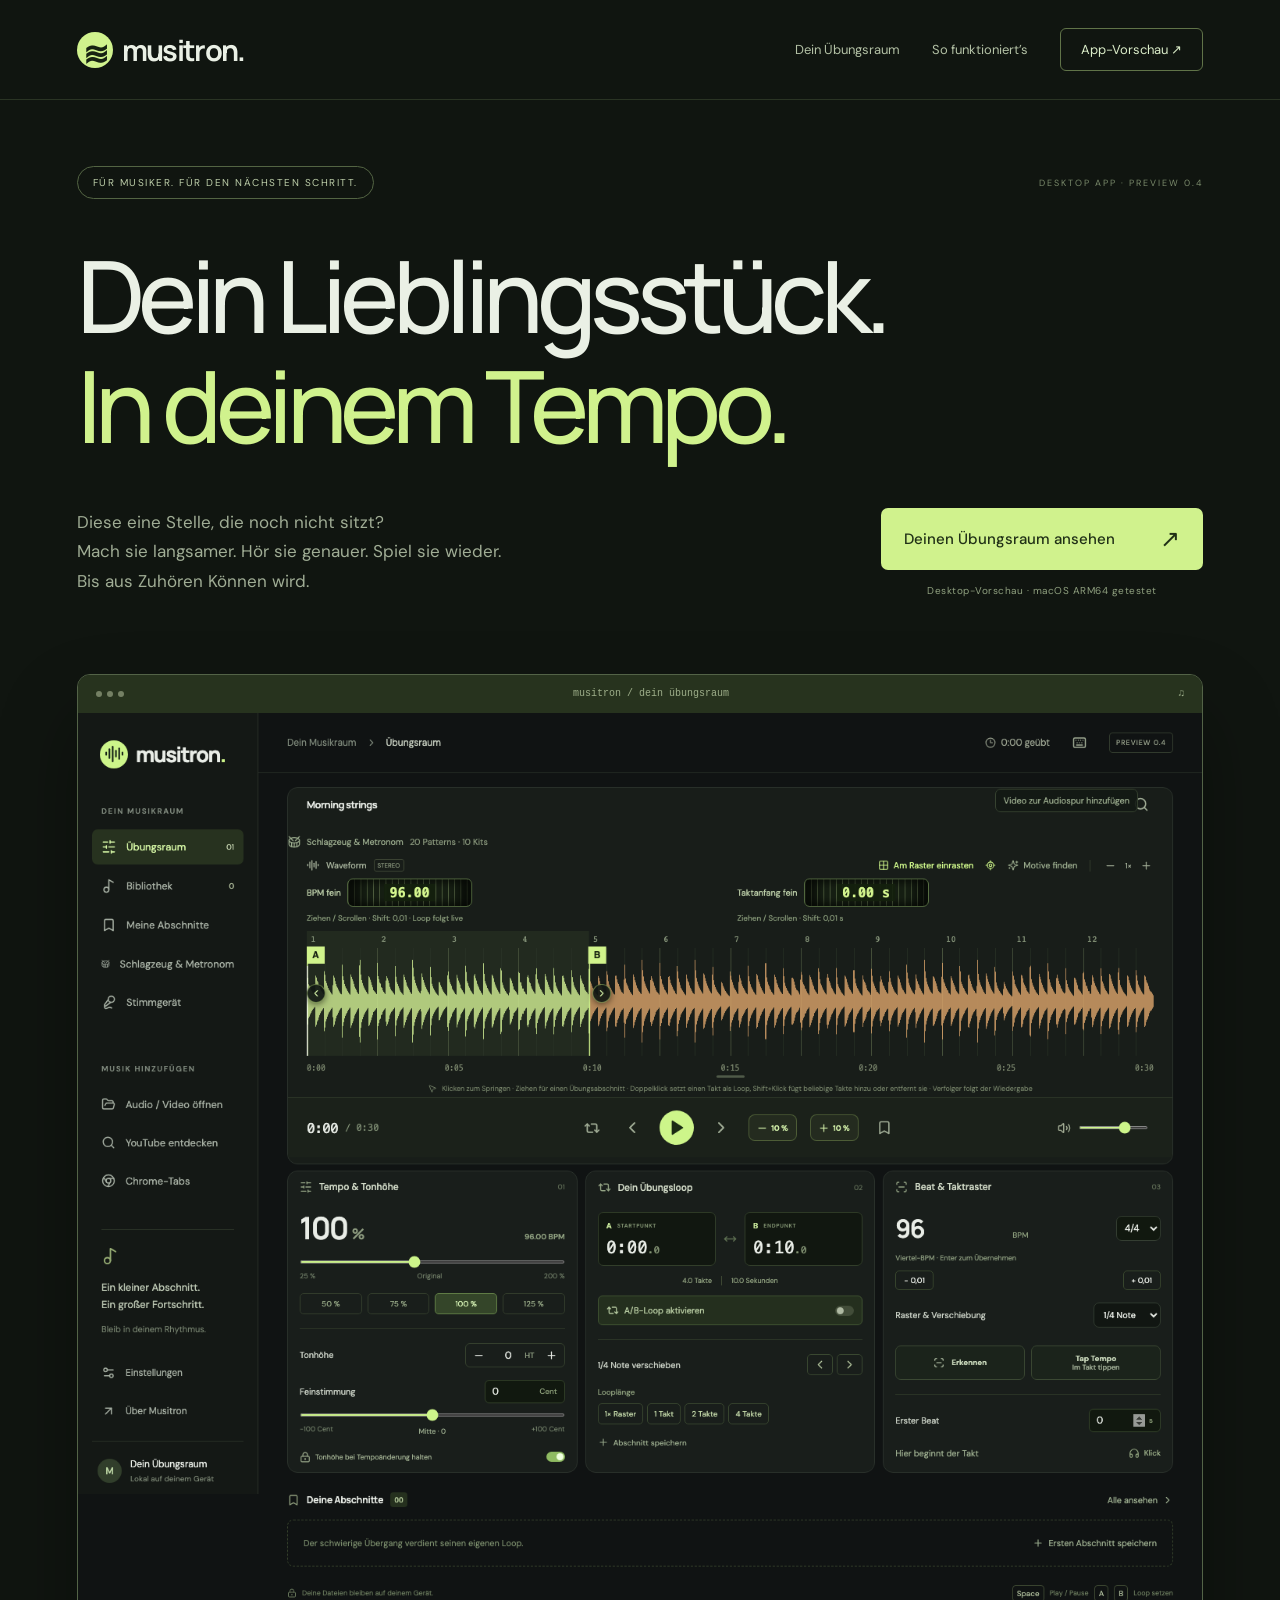
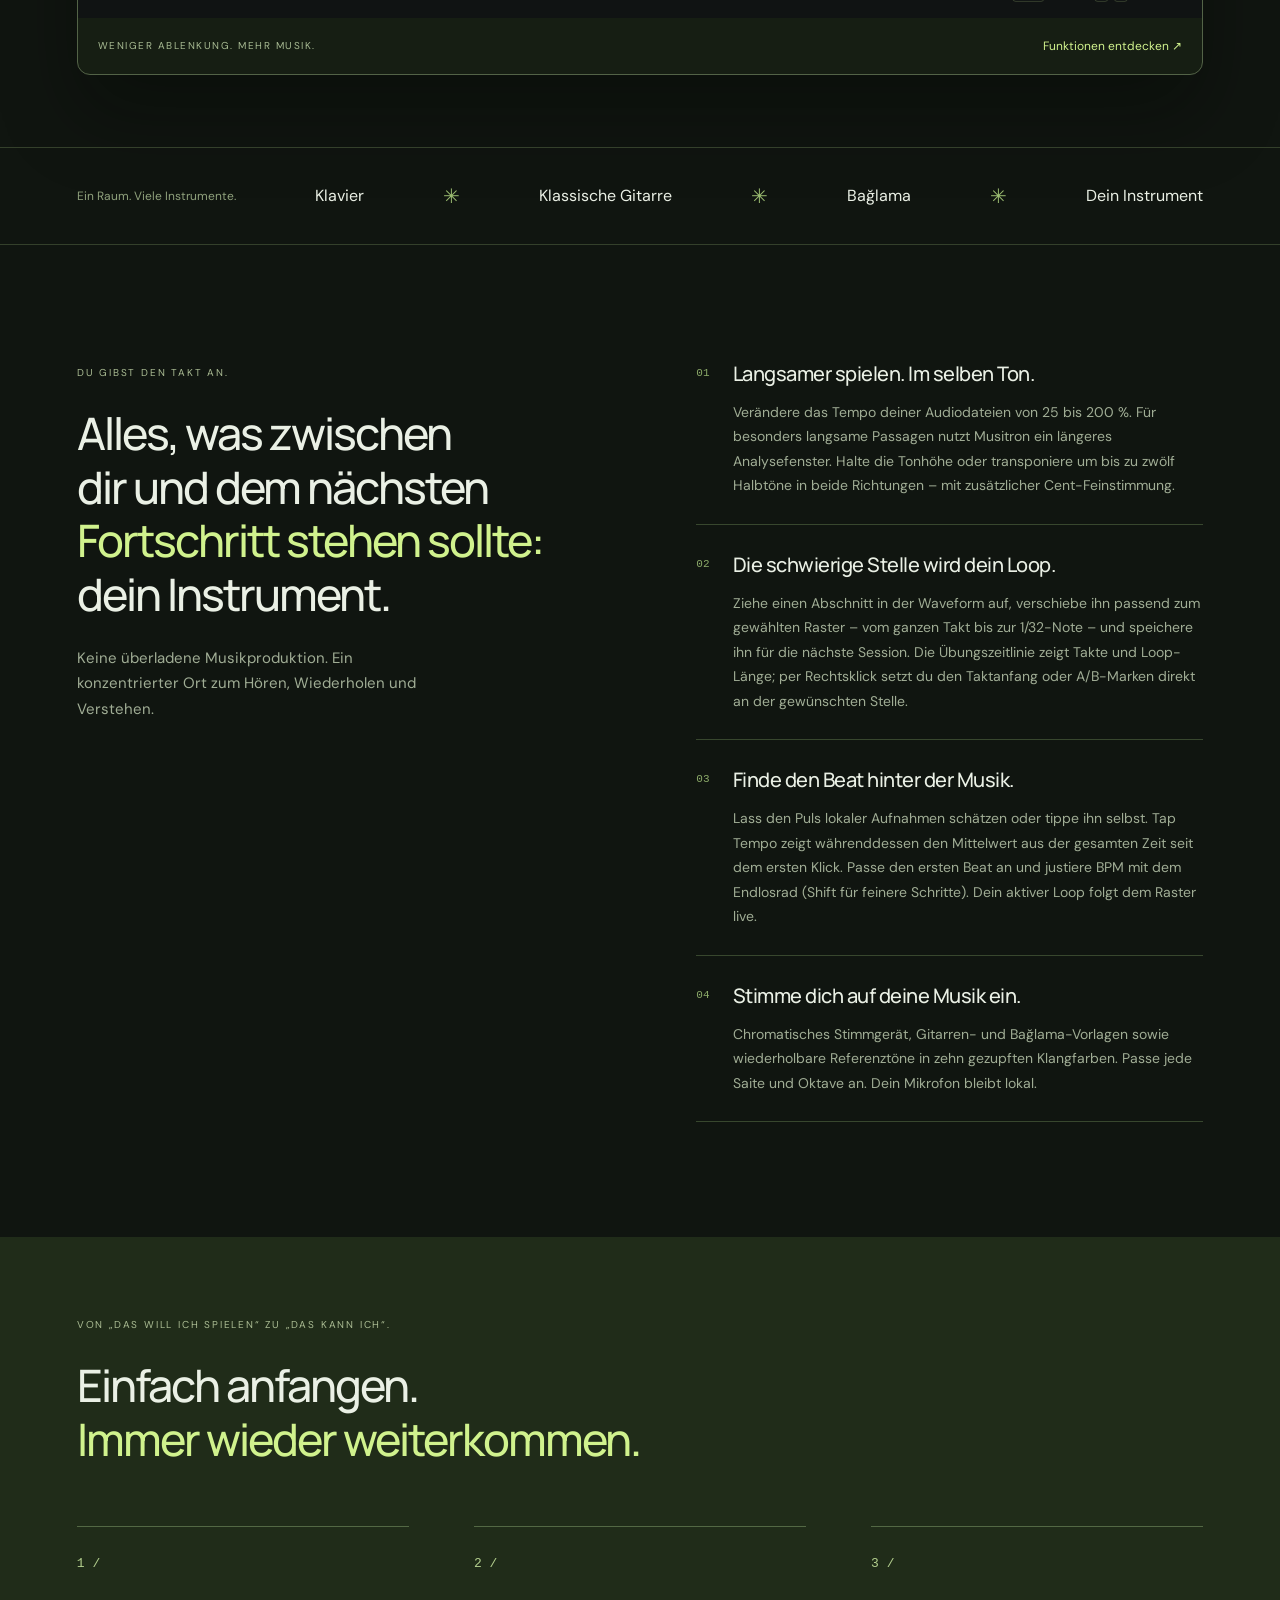
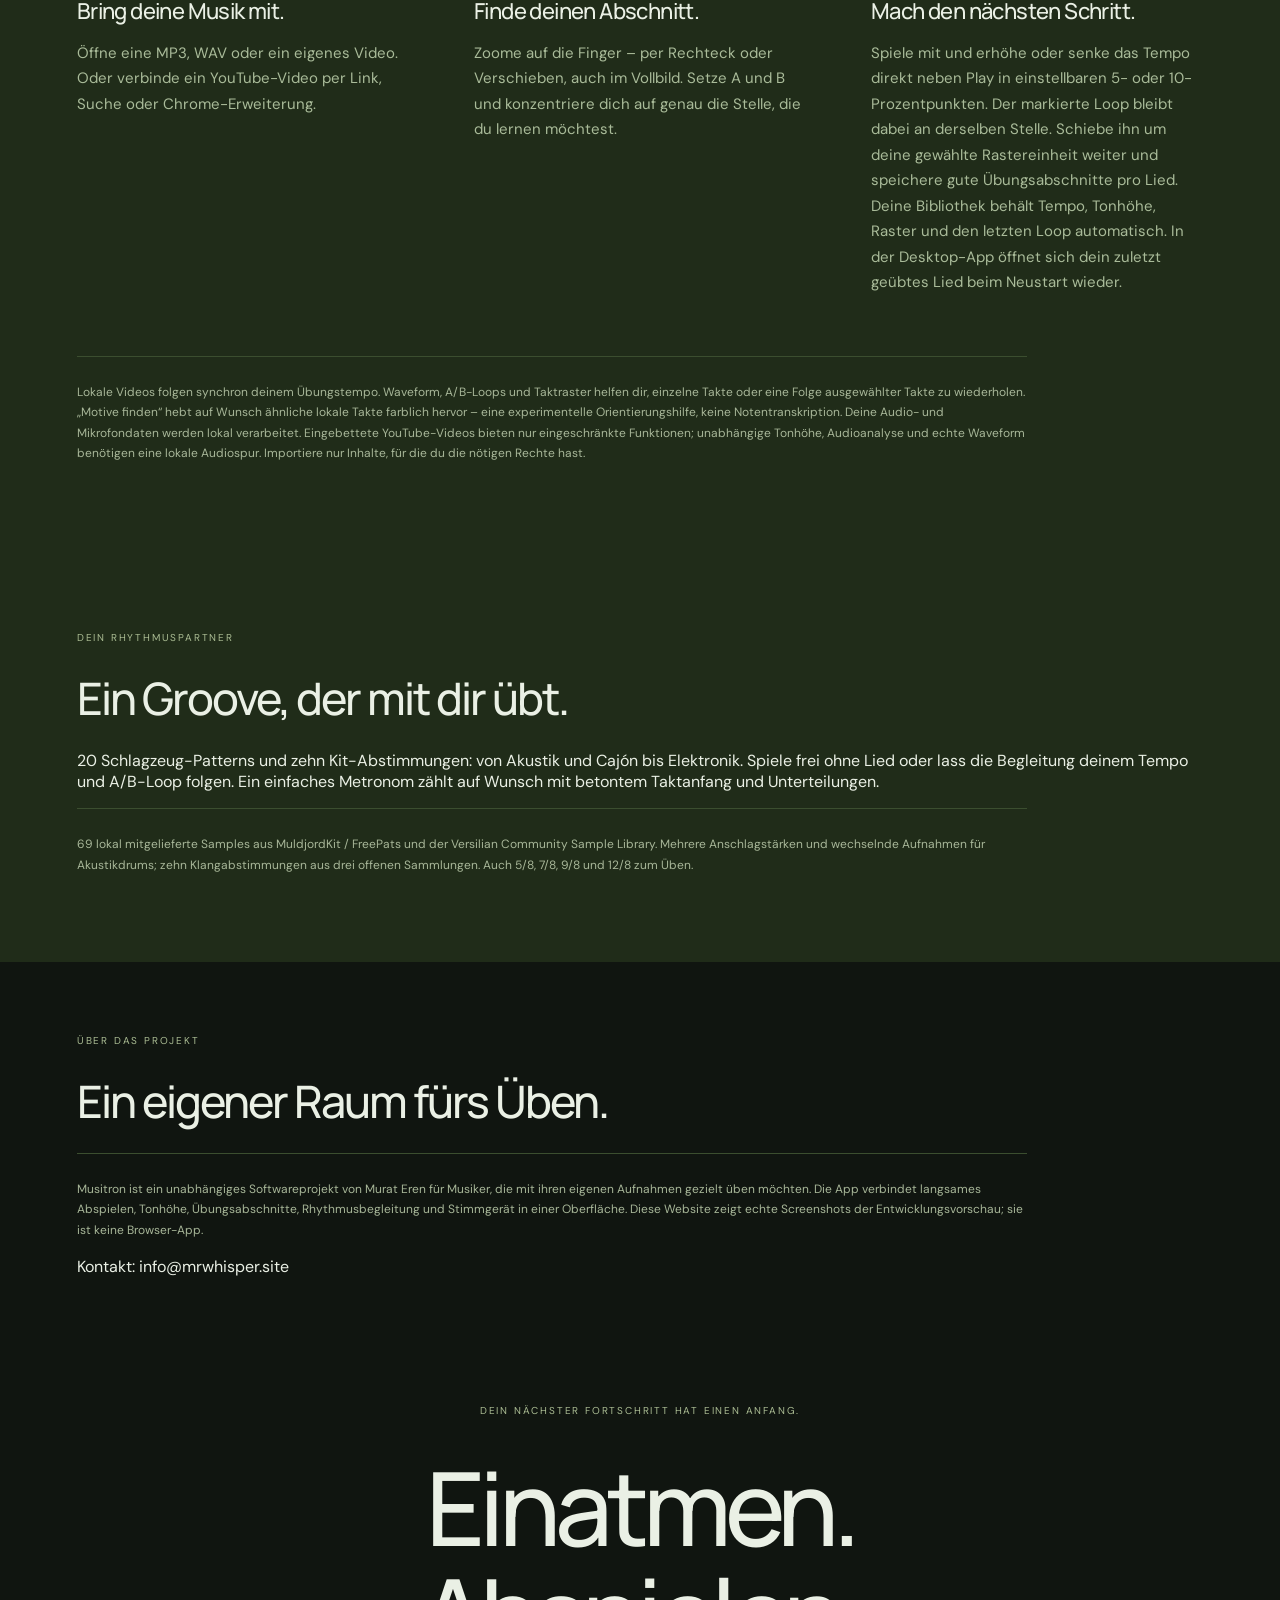
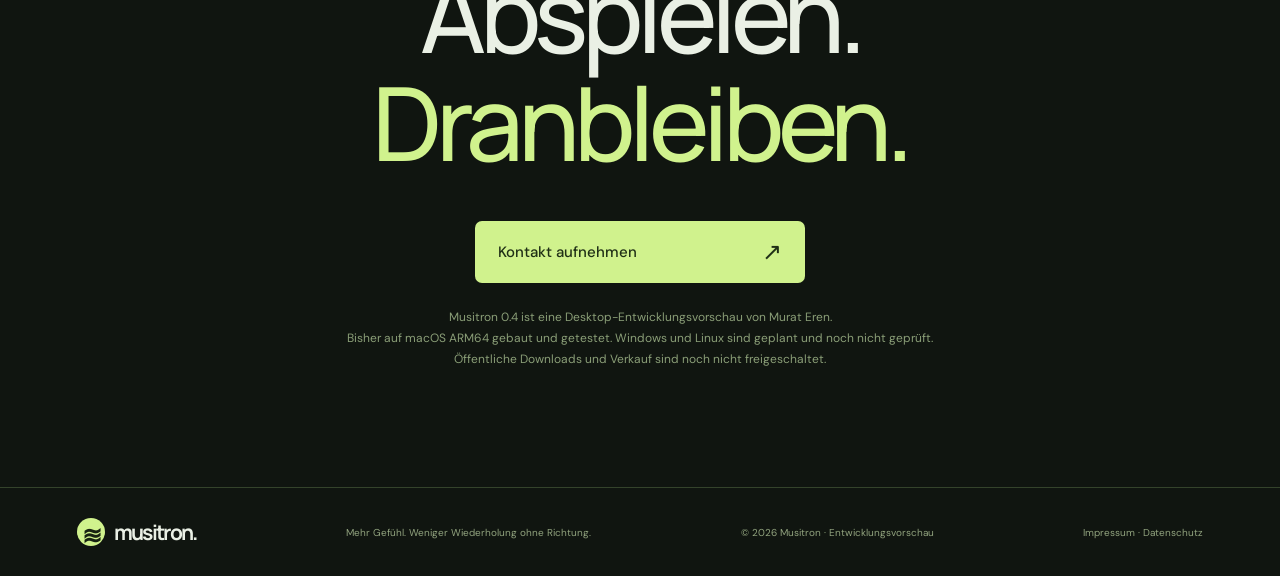
==== index.html @ 7e307181 "Publish original Musitron landing preview with crawlable metadata" ====
<!doctype html>
<html lang="de">
  <head>
    <meta charset="UTF-8" />
    <meta name="viewport" content="width=device-width,initial-scale=1" />
    <meta name="theme-color" content="#101313" />
    <meta
      name="description"
      content="Musitron ist dein Übungsraum für Klavier, Gitarre und Bağlama. Musik verlangsamen, transponieren, loopen und dein Instrument stimmen."
    />
    <link rel="icon" href="./assets/icon.svg" type="image/svg+xml" />
    <meta name="robots" content="index, follow" />
    <link rel="canonical" href="https://musitron.mrwhisper.site/" />
    <meta property="og:type" content="website" />
    <meta property="og:title" content="Musitron — Spiel es auf deine Weise." />
    <meta property="og:description" content="Der Desktop-Übungsraum für Musiker: Tempo, Tonhöhe, Loops, Rhythmus und Stimmgerät. Entwicklungsvorschau 0.4." />
    <meta property="og:url" content="https://musitron.mrwhisper.site/" />
    <meta property="og:image" content="https://musitron.mrwhisper.site/assets/app-preview.png" />
    <title>Musitron — Spiel es auf deine Weise.</title>
    <link rel="stylesheet" href="./assets/landing.css" />
  </head>
  <body>
    <nav class="landing-nav">
      <a class="landing-brand" href="./"><span>≋</span>musitron.</a>
      <div>
        <a href="#features">Dein Übungsraum</a><a href="#workflow">So funktioniert’s</a
        ><a class="nav-cta" href="#preview">App-Vorschau ↗</a>
      </div>
    </nav>
    <main>
      <section class="hero">
        <div class="hero-top">
          <span class="pill">FÜR MUSIKER. FÜR DEN NÄCHSTEN SCHRITT.</span
          ><span class="hero-edition">DESKTOP APP · PREVIEW 0.4</span>
        </div>
        <h1>Dein Lieblingsstück.<br /><em>In deinem Tempo.</em></h1>
        <div class="hero-bottom">
          <p>
            Diese eine Stelle, die noch nicht sitzt?<br />Mach sie langsamer. Hör sie genauer. Spiel
            sie wieder.<br />Bis aus Zuhören Können wird.
          </p>
          <div>
            <a class="big-cta" href="#preview">Deinen Übungsraum ansehen <span>↗</span></a
            ><span class="platforms">Desktop-Vorschau · macOS ARM64 getestet</span>
          </div>
        </div>
        <div class="product-frame" id="preview">
          <div class="window-top">
            <div><i></i><i></i><i></i></div>
            <span>musitron / dein übungsraum</span><span>♫</span>
          </div>
          <img
            src="./assets/app-preview.png"
            alt="Musitron Übungsraum mit Waveform, Tempo, Tonhöhe und A/B-Loop"
            width="1440"
            height="1159"
          />
          <div class="image-caption">
            <span>WENIGER ABLENKUNG. MEHR MUSIK.</span
            ><a href="#features">Funktionen entdecken ↗</a>
          </div>
        </div>
      </section>
      <div class="instrument-strip">
        <span>Ein Raum. Viele Instrumente.</span><strong>Klavier</strong><i>✳</i
        ><strong>Klassische Gitarre</strong><i>✳</i><strong>Bağlama</strong><i>✳</i
        ><strong>Dein Instrument</strong>
      </div>
      <section class="features" id="features">
        <div class="section-intro">
          <span class="overline">DU GIBST DEN TAKT AN.</span>
          <h2>
            Alles, was zwischen<br />dir und dem nächsten<br /><em>Fortschritt stehen sollte:</em
            ><br />dein Instrument.
          </h2>
          <p>
            Keine überladene Musikproduktion. Ein konzentrierter Ort zum Hören, Wiederholen und
            Verstehen.
          </p>
        </div>
        <div class="feature-list">
          <article>
            <span>01</span>
            <div>
              <h3>Langsamer spielen. Im selben Ton.</h3>
              <p>
                Verändere das Tempo deiner Audiodateien von 25 bis 200 %. Für besonders langsame
                Passagen nutzt Musitron ein längeres Analysefenster. Halte die Tonhöhe oder
                transponiere um bis zu zwölf Halbtöne in beide Richtungen – mit zusätzlicher
                Cent-Feinstimmung.
              </p>
            </div>
          </article>
          <article>
            <span>02</span>
            <div>
              <h3>Die schwierige Stelle wird dein Loop.</h3>
              <p>
                Ziehe einen Abschnitt in der Waveform auf, verschiebe ihn passend zum gewählten
                Raster – vom ganzen Takt bis zur 1/32-Note – und speichere ihn für die nächste
                Session. Die Übungszeitlinie zeigt Takte und Loop-Länge; per Rechtsklick setzt du
                den Taktanfang oder A/B-Marken direkt an der gewünschten Stelle.
              </p>
            </div>
          </article>
          <article>
            <span>03</span>
            <div>
              <h3>Finde den Beat hinter der Musik.</h3>
              <p>
                Lass den Puls lokaler Aufnahmen schätzen oder tippe ihn selbst. Tap Tempo zeigt
                währenddessen den Mittelwert aus der gesamten Zeit seit dem ersten Klick. Passe den
                ersten Beat an und justiere BPM mit dem Endlosrad (Shift für feinere Schritte). Dein
                aktiver Loop folgt dem Raster live.
              </p>
            </div>
          </article>
          <article>
            <span>04</span>
            <div>
              <h3>Stimme dich auf deine Musik ein.</h3>
              <p>
                Chromatisches Stimmgerät, Gitarren- und Bağlama-Vorlagen sowie wiederholbare
                Referenztöne in zehn gezupften Klangfarben. Passe jede Saite und Oktave an. Dein
                Mikrofon bleibt lokal.
              </p>
            </div>
          </article>
        </div>
      </section>
      <section class="workflow" id="workflow">
        <span class="overline">VON „DAS WILL ICH SPIELEN“ ZU „DAS KANN ICH“.</span>
        <h2>Einfach anfangen.<br /><em>Immer wieder weiterkommen.</em></h2>
        <div class="steps">
          <article>
            <span>1 /</span>
            <h3>Bring deine Musik mit.</h3>
            <p>
              Öffne eine MP3, WAV oder ein eigenes Video. Oder verbinde ein YouTube-Video per Link,
              Suche oder Chrome-Erweiterung.
            </p>
          </article>
          <article>
            <span>2 /</span>
            <h3>Finde deinen Abschnitt.</h3>
            <p>
              Zoome auf die Finger – per Rechteck oder Verschieben, auch im Vollbild. Setze A und B
              und konzentriere dich auf genau die Stelle, die du lernen möchtest.
            </p>
          </article>
          <article>
            <span>3 /</span>
            <h3>Mach den nächsten Schritt.</h3>
            <p>
              Spiele mit und erhöhe oder senke das Tempo direkt neben Play in einstellbaren 5- oder
              10-Prozentpunkten. Der markierte Loop bleibt dabei an derselben Stelle. Schiebe ihn um
              deine gewählte Rastereinheit weiter und speichere gute Übungsabschnitte pro Lied.
              Deine Bibliothek behält Tempo, Tonhöhe, Raster und den letzten Loop automatisch. In
              der Desktop-App öffnet sich dein zuletzt geübtes Lied beim Neustart wieder.
            </p>
          </article>
        </div>
        <p class="source-note">
          Lokale Videos folgen synchron deinem Übungstempo. Waveform, A/B-Loops und Taktraster
          helfen dir, einzelne Takte oder eine Folge ausgewählter Takte zu wiederholen.
          „Motive finden“ hebt auf Wunsch ähnliche lokale Takte farblich hervor – eine experimentelle
          Orientierungshilfe, keine Notentranskription. Deine Audio- und Mikrofondaten werden lokal verarbeitet.
          Eingebettete YouTube-Videos bieten nur eingeschränkte Funktionen; unabhängige Tonhöhe,
          Audioanalyse und echte Waveform benötigen eine lokale Audiospur. Importiere nur Inhalte,
          für die du die nötigen Rechte hast.
        </p>
      </section>
      <section class="workflow" id="rhythm">
        <span class="overline">DEIN RHYTHMUSPARTNER</span>
        <h2>Ein Groove, der mit dir übt.</h2>
        <p>
          20 Schlagzeug-Patterns und zehn Kit-Abstimmungen: von Akustik und Cajón bis Elektronik.
          Spiele frei ohne Lied oder lass die Begleitung deinem Tempo und A/B-Loop folgen. Ein
          einfaches Metronom zählt auf Wunsch mit betontem Taktanfang und Unterteilungen.
        </p>
        <p class="source-note">
          69 lokal mitgelieferte Samples aus MuldjordKit / FreePats und der Versilian Community
          Sample Library. Mehrere Anschlagstärken und wechselnde Aufnahmen für Akustikdrums; zehn
          Klangabstimmungen aus drei offenen Sammlungen. Auch 5/8, 7/8, 9/8 und 12/8 zum Üben.
        </p>
      </section>
      <section class="hero" id="about">
        <span class="overline">ÜBER DAS PROJEKT</span>
        <h2>Ein eigener Raum fürs Üben.</h2>
        <p class="source-note">Musitron ist ein unabhängiges Softwareprojekt von Murat Eren für Musiker,
          die mit ihren eigenen Aufnahmen gezielt üben möchten. Die App verbindet langsames Abspielen,
          Tonhöhe, Übungsabschnitte, Rhythmusbegleitung und Stimmgerät in einer Oberfläche.
          Diese Website zeigt echte Screenshots der Entwicklungsvorschau; sie ist keine Browser-App.</p>
        <p>Kontakt: <a href="mailto:info@mrwhisper.site">info@mrwhisper.site</a></p>
      </section>
      <section class="closing">
        <span class="overline">DEIN NÄCHSTER FORTSCHRITT HAT EINEN ANFANG.</span>
        <h2>Einatmen.<br />Abspielen.<br /><em>Dranbleiben.</em></h2>
        <a class="big-cta" href="mailto:info@mrwhisper.site">Kontakt aufnehmen <span>↗</span></a>
        <p>
          Musitron 0.4 ist eine Desktop-Entwicklungsvorschau von Murat Eren.<br />Bisher auf macOS ARM64 gebaut und getestet. Windows und Linux sind geplant und noch nicht geprüft.<br />Öffentliche Downloads und Verkauf sind noch nicht freigeschaltet.
        </p>
      </section>
    </main>
    <footer class="landing-footer">
      <a class="landing-brand" href="./"><span>≋</span>musitron.</a
      ><span>Mehr Gefühl. Weniger Wiederholung ohne Richtung.</span
      ><span>© 2026 Musitron · Entwicklungsvorschau</span>
      <span><a href="./impressum.html">Impressum</a> · <a href="./datenschutz.html">Datenschutz</a></span>
    </footer>
  </body>
</html>
---- assets/landing.css ----
/* dm-sans-latin-ext-400-normal */
@font-face {
  font-family: 'DM Sans';
  font-style: normal;
  font-display: swap;
  font-weight: 400;
  src: url(./fonts/dm-sans-latin-ext-400-normal.woff2) format('woff2'), url(./fonts/dm-sans-latin-ext-400-normal.woff) format('woff');
  unicode-range: U+0100-02BA,U+02BD-02C5,U+02C7-02CC,U+02CE-02D7,U+02DD-02FF,U+0304,U+0308,U+0329,U+1D00-1DBF,U+1E00-1E9F,U+1EF2-1EFF,U+2020,U+20A0-20AB,U+20AD-20C0,U+2113,U+2C60-2C7F,U+A720-A7FF;
}

/* dm-sans-latin-400-normal */
@font-face {
  font-family: 'DM Sans';
  font-style: normal;
  font-display: swap;
  font-weight: 400;
  src: url(./fonts/dm-sans-latin-400-normal.woff2) format('woff2'), url(./fonts/dm-sans-latin-400-normal.woff) format('woff');
  unicode-range: U+0000-00FF,U+0131,U+0152-0153,U+02BB-02BC,U+02C6,U+02DA,U+02DC,U+0304,U+0308,U+0329,U+2000-206F,U+20AC,U+2122,U+2191,U+2193,U+2212,U+2215,U+FEFF,U+FFFD;
}
/* dm-sans-latin-ext-500-normal */
@font-face {
  font-family: 'DM Sans';
  font-style: normal;
  font-display: swap;
  font-weight: 500;
  src: url(./fonts/dm-sans-latin-ext-500-normal.woff2) format('woff2'), url(./fonts/dm-sans-latin-ext-500-normal.woff) format('woff');
  unicode-range: U+0100-02BA,U+02BD-02C5,U+02C7-02CC,U+02CE-02D7,U+02DD-02FF,U+0304,U+0308,U+0329,U+1D00-1DBF,U+1E00-1E9F,U+1EF2-1EFF,U+2020,U+20A0-20AB,U+20AD-20C0,U+2113,U+2C60-2C7F,U+A720-A7FF;
}

/* dm-sans-latin-500-normal */
@font-face {
  font-family: 'DM Sans';
  font-style: normal;
  font-display: swap;
  font-weight: 500;
  src: url(./fonts/dm-sans-latin-500-normal.woff2) format('woff2'), url(./fonts/dm-sans-latin-500-normal.woff) format('woff');
  unicode-range: U+0000-00FF,U+0131,U+0152-0153,U+02BB-02BC,U+02C6,U+02DA,U+02DC,U+0304,U+0308,U+0329,U+2000-206F,U+20AC,U+2122,U+2191,U+2193,U+2212,U+2215,U+FEFF,U+FFFD;
}
/* manrope-cyrillic-ext-500-normal */
@font-face {
  font-family: 'Manrope';
  font-style: normal;
  font-display: swap;
  font-weight: 500;
  src: url(./fonts/manrope-cyrillic-ext-500-normal.woff2) format('woff2'), url(./fonts/manrope-cyrillic-ext-500-normal.woff) format('woff');
  unicode-range: U+0460-052F,U+1C80-1C8A,U+20B4,U+2DE0-2DFF,U+A640-A69F,U+FE2E-FE2F;
}

/* manrope-cyrillic-500-normal */
@font-face {
  font-family: 'Manrope';
  font-style: normal;
  font-display: swap;
  font-weight: 500;
  src: url(./fonts/manrope-cyrillic-500-normal.woff2) format('woff2'), url(./fonts/manrope-cyrillic-500-normal.woff) format('woff');
  unicode-range: U+0301,U+0400-045F,U+0490-0491,U+04B0-04B1,U+2116;
}

/* manrope-greek-500-normal */
@font-face {
  font-family: 'Manrope';
  font-style: normal;
  font-display: swap;
  font-weight: 500;
  src: url(./fonts/manrope-greek-500-normal.woff2) format('woff2'), url(./fonts/manrope-greek-500-normal.woff) format('woff');
  unicode-range: U+0370-0377,U+037A-037F,U+0384-038A,U+038C,U+038E-03A1,U+03A3-03FF;
}

/* manrope-vietnamese-500-normal */
@font-face {
  font-family: 'Manrope';
  font-style: normal;
  font-display: swap;
  font-weight: 500;
  src: url(./fonts/manrope-vietnamese-500-normal.woff2) format('woff2'), url(./fonts/manrope-vietnamese-500-normal.woff) format('woff');
  unicode-range: U+0102-0103,U+0110-0111,U+0128-0129,U+0168-0169,U+01A0-01A1,U+01AF-01B0,U+0300-0301,U+0303-0304,U+0308-0309,U+0323,U+0329,U+1EA0-1EF9,U+20AB;
}

/* manrope-latin-ext-500-normal */
@font-face {
  font-family: 'Manrope';
  font-style: normal;
  font-display: swap;
  font-weight: 500;
  src: url(./fonts/manrope-latin-ext-500-normal.woff2) format('woff2'), url(./fonts/manrope-latin-ext-500-normal.woff) format('woff');
  unicode-range: U+0100-02BA,U+02BD-02C5,U+02C7-02CC,U+02CE-02D7,U+02DD-02FF,U+0304,U+0308,U+0329,U+1D00-1DBF,U+1E00-1E9F,U+1EF2-1EFF,U+2020,U+20A0-20AB,U+20AD-20C0,U+2113,U+2C60-2C7F,U+A720-A7FF;
}

/* manrope-latin-500-normal */
@font-face {
  font-family: 'Manrope';
  font-style: normal;
  font-display: swap;
  font-weight: 500;
  src: url(./fonts/manrope-latin-500-normal.woff2) format('woff2'), url(./fonts/manrope-latin-500-normal.woff) format('woff');
  unicode-range: U+0000-00FF,U+0131,U+0152-0153,U+02BB-02BC,U+02C6,U+02DA,U+02DC,U+0304,U+0308,U+0329,U+2000-206F,U+20AC,U+2122,U+2191,U+2193,U+2212,U+2215,U+FEFF,U+FFFD;
}
/* manrope-cyrillic-ext-600-normal */
@font-face {
  font-family: 'Manrope';
  font-style: normal;
  font-display: swap;
  font-weight: 600;
  src: url(./fonts/manrope-cyrillic-ext-600-normal.woff2) format('woff2'), url(./fonts/manrope-cyrillic-ext-600-normal.woff) format('woff');
  unicode-range: U+0460-052F,U+1C80-1C8A,U+20B4,U+2DE0-2DFF,U+A640-A69F,U+FE2E-FE2F;
}

/* manrope-cyrillic-600-normal */
@font-face {
  font-family: 'Manrope';
  font-style: normal;
  font-display: swap;
  font-weight: 600;
  src: url(./fonts/manrope-cyrillic-600-normal.woff2) format('woff2'), url(./fonts/manrope-cyrillic-600-normal.woff) format('woff');
  unicode-range: U+0301,U+0400-045F,U+0490-0491,U+04B0-04B1,U+2116;
}

/* manrope-greek-600-normal */
@font-face {
  font-family: 'Manrope';
  font-style: normal;
  font-display: swap;
  font-weight: 600;
  src: url(./fonts/manrope-greek-600-normal.woff2) format('woff2'), url(./fonts/manrope-greek-600-normal.woff) format('woff');
  unicode-range: U+0370-0377,U+037A-037F,U+0384-038A,U+038C,U+038E-03A1,U+03A3-03FF;
}

/* manrope-vietnamese-600-normal */
@font-face {
  font-family: 'Manrope';
  font-style: normal;
  font-display: swap;
  font-weight: 600;
  src: url(./fonts/manrope-vietnamese-600-normal.woff2) format('woff2'), url(./fonts/manrope-vietnamese-600-normal.woff) format('woff');
  unicode-range: U+0102-0103,U+0110-0111,U+0128-0129,U+0168-0169,U+01A0-01A1,U+01AF-01B0,U+0300-0301,U+0303-0304,U+0308-0309,U+0323,U+0329,U+1EA0-1EF9,U+20AB;
}

/* manrope-latin-ext-600-normal */
@font-face {
  font-family: 'Manrope';
  font-style: normal;
  font-display: swap;
  font-weight: 600;
  src: url(./fonts/manrope-latin-ext-600-normal.woff2) format('woff2'), url(./fonts/manrope-latin-ext-600-normal.woff) format('woff');
  unicode-range: U+0100-02BA,U+02BD-02C5,U+02C7-02CC,U+02CE-02D7,U+02DD-02FF,U+0304,U+0308,U+0329,U+1D00-1DBF,U+1E00-1E9F,U+1EF2-1EFF,U+2020,U+20A0-20AB,U+20AD-20C0,U+2113,U+2C60-2C7F,U+A720-A7FF;
}

/* manrope-latin-600-normal */
@font-face {
  font-family: 'Manrope';
  font-style: normal;
  font-display: swap;
  font-weight: 600;
  src: url(./fonts/manrope-latin-600-normal.woff2) format('woff2'), url(./fonts/manrope-latin-600-normal.woff) format('woff');
  unicode-range: U+0000-00FF,U+0131,U+0152-0153,U+02BB-02BC,U+02C6,U+02DA,U+02DC,U+0304,U+0308,U+0329,U+2000-206F,U+20AC,U+2122,U+2191,U+2193,U+2212,U+2215,U+FEFF,U+FFFD;
}
/* manrope-cyrillic-ext-700-normal */
@font-face {
  font-family: 'Manrope';
  font-style: normal;
  font-display: swap;
  font-weight: 700;
  src: url(./fonts/manrope-cyrillic-ext-700-normal.woff2) format('woff2'), url(./fonts/manrope-cyrillic-ext-700-normal.woff) format('woff');
  unicode-range: U+0460-052F,U+1C80-1C8A,U+20B4,U+2DE0-2DFF,U+A640-A69F,U+FE2E-FE2F;
}

/* manrope-cyrillic-700-normal */
@font-face {
  font-family: 'Manrope';
  font-style: normal;
  font-display: swap;
  font-weight: 700;
  src: url(./fonts/manrope-cyrillic-700-normal.woff2) format('woff2'), url(./fonts/manrope-cyrillic-700-normal.woff) format('woff');
  unicode-range: U+0301,U+0400-045F,U+0490-0491,U+04B0-04B1,U+2116;
}

/* manrope-greek-700-normal */
@font-face {
  font-family: 'Manrope';
  font-style: normal;
  font-display: swap;
  font-weight: 700;
  src: url(./fonts/manrope-greek-700-normal.woff2) format('woff2'), url(./fonts/manrope-greek-700-normal.woff) format('woff');
  unicode-range: U+0370-0377,U+037A-037F,U+0384-038A,U+038C,U+038E-03A1,U+03A3-03FF;
}

/* manrope-vietnamese-700-normal */
@font-face {
  font-family: 'Manrope';
  font-style: normal;
  font-display: swap;
  font-weight: 700;
  src: url(./fonts/manrope-vietnamese-700-normal.woff2) format('woff2'), url(./fonts/manrope-vietnamese-700-normal.woff) format('woff');
  unicode-range: U+0102-0103,U+0110-0111,U+0128-0129,U+0168-0169,U+01A0-01A1,U+01AF-01B0,U+0300-0301,U+0303-0304,U+0308-0309,U+0323,U+0329,U+1EA0-1EF9,U+20AB;
}

/* manrope-latin-ext-700-normal */
@font-face {
  font-family: 'Manrope';
  font-style: normal;
  font-display: swap;
  font-weight: 700;
  src: url(./fonts/manrope-latin-ext-700-normal.woff2) format('woff2'), url(./fonts/manrope-latin-ext-700-normal.woff) format('woff');
  unicode-range: U+0100-02BA,U+02BD-02C5,U+02C7-02CC,U+02CE-02D7,U+02DD-02FF,U+0304,U+0308,U+0329,U+1D00-1DBF,U+1E00-1E9F,U+1EF2-1EFF,U+2020,U+20A0-20AB,U+20AD-20C0,U+2113,U+2C60-2C7F,U+A720-A7FF;
}

/* manrope-latin-700-normal */
@font-face {
  font-family: 'Manrope';
  font-style: normal;
  font-display: swap;
  font-weight: 700;
  src: url(./fonts/manrope-latin-700-normal.woff2) format('woff2'), url(./fonts/manrope-latin-700-normal.woff) format('woff');
  unicode-range: U+0000-00FF,U+0131,U+0152-0153,U+02BB-02BC,U+02C6,U+02DA,U+02DC,U+0304,U+0308,U+0329,U+2000-206F,U+20AC,U+2122,U+2191,U+2193,U+2212,U+2215,U+FEFF,U+FFFD;
}
:root {
  font-family: 'DM Sans', sans-serif;
  color: #eaf0e5;
  background: #101510;
  --lime: #d0f28d;
  --muted: #a0ad95;
}
* {
  box-sizing: border-box;
}
body {
  margin: 0;
}
a {
  text-decoration: none;
  color: inherit;
}
a:focus-visible {
  outline: 2px solid var(--lime);
  outline-offset: 5px;
}
html {
  scroll-behavior: smooth;
}
.landing-nav {
  height: 100px;
  padding: 0 6%;
  display: flex;
  align-items: center;
  justify-content: space-between;
  border-bottom: 1px solid #2a3424;
}
.landing-brand {
  display: flex;
  align-items: center;
  gap: 9px;
  font:
    700 29px Manrope,
    sans-serif;
  letter-spacing: -1.7px;
}
.landing-brand > span {
  display: grid;
  place-items: center;
  background: var(--lime);
  color: #172212;
  border-radius: 50%;
  width: 36px;
  height: 36px;
  font-size: 31px;
}
.landing-nav > div {
  display: flex;
  align-items: center;
  gap: 32px;
  font-size: 13px;
  color: #b3c1a5;
}
.nav-cta {
  border: 1px solid #607348;
  padding: 12px 20px;
  border-radius: 6px;
  color: #dbedc9;
}
.hero {
  padding: 66px 6% 0;
  max-width: 1700px;
  margin: auto;
}
.hero-top {
  display: flex;
  align-items: center;
  justify-content: space-between;
}
.pill {
  border: 1px solid #536443;
  border-radius: 30px;
  padding: 9px 15px;
  color: #bdcea9;
  font-size: 10px;
  letter-spacing: 1.5px;
}
.hero-edition {
  color: #7a8a6b;
  letter-spacing: 2px;
  font-size: 9px;
}
h1,
h2,
h3 {
  font-family: Manrope, sans-serif;
  font-weight: 500;
}
h1 {
  font-size: clamp(50px, 7.8vw, 115px);
  letter-spacing: -0.065em;
  line-height: 1.1;
  margin: 42px 0 30px;
}
em {
  color: var(--lime);
  font-style: normal;
}
.hero-bottom {
  display: flex;
  align-items: center;
  justify-content: space-between;
  margin-bottom: 60px;
}
.hero-bottom p {
  font-size: 17px;
  line-height: 1.75;
  color: var(--muted);
}
.big-cta {
  display: flex;
  align-items: center;
  justify-content: space-between;
  gap: 45px;
  background: var(--lime);
  color: #203016;
  font-size: 15px;
  font-weight: 500;
  padding: 19px 23px;
  border-radius: 7px;
  transition: background 0.2s;
}
.big-cta:hover {
  background: #e4ffaf;
}
.big-cta > span {
  font-size: 24px;
  line-height: 1;
}
.platforms {
  display: block;
  text-align: center;
  font-size: 10px;
  color: #8fa07f;
  letter-spacing: 0.5px;
  margin-top: 14px;
}
.product-frame {
  border: 1px solid #536347;
  border-radius: 13px;
  overflow: hidden;
  box-shadow: 0 40px 80px #03060155;
  background: #161e13;
}
.window-top {
  display: flex;
  justify-content: space-between;
  align-items: center;
  height: 38px;
  padding: 0 18px;
  background: #27331e;
  color: #9eaf8a;
  font: 10px monospace;
}
.window-top > div {
  display: flex;
  gap: 5px;
}
.window-top i {
  display: block;
  width: 6px;
  height: 6px;
  border-radius: 50%;
  background: #748064;
}
.product-frame > img {
  display: block;
  width: 100%;
  height: auto;
}
.image-caption {
  display: flex;
  align-items: center;
  justify-content: space-between;
  padding: 20px;
  color: #a8bb93;
  font-size: 10px;
  letter-spacing: 1.5px;
}
.image-caption a {
  color: var(--lime);
  letter-spacing: 0;
  font-size: 12px;
}
.instrument-strip {
  margin-top: 72px;
  padding: 35px 6%;
  border-top: 1px solid #34402b;
  border-bottom: 1px solid #34402b;
  display: flex;
  align-items: center;
  justify-content: space-between;
  gap: 20px;
}
.instrument-strip > span {
  font-size: 12px;
  color: #8fa17c;
}
.instrument-strip strong {
  font-size: 16px;
  font-weight: 400;
}
.instrument-strip i {
  font-style: normal;
  color: #9bbd71;
  font-size: 20px;
}
.features {
  padding: 115px 6%;
  display: grid;
  grid-template-columns: 1fr 1fr;
  gap: 10%;
  max-width: 1700px;
  margin: auto;
}
.overline {
  font-size: 10px;
  letter-spacing: 1.8px;
  color: #aabc93;
}
h2 {
  font-size: clamp(34px, 3.5vw, 53px);
  letter-spacing: -2px;
  line-height: 1.2;
  margin: 25px 0;
}
.section-intro p {
  font-size: 15px;
  line-height: 1.7;
  max-width: 340px;
  color: var(--muted);
}
.feature-list article {
  display: flex;
  gap: 23px;
  padding: 26px 0;
  border-bottom: 1px solid #38472e;
}
.feature-list article:first-child {
  padding-top: 0;
}
.feature-list article > span {
  color: #8caa69;
  font: 11px monospace;
  padding-top: 7px;
}
.feature-list h3 {
  font-size: 20px;
  letter-spacing: -0.5px;
  margin: 0 0 13px;
}
.feature-list p {
  font-size: 14px;
  color: var(--muted);
  line-height: 1.75;
  margin: 0;
}
.workflow {
  background: #202c19;
  padding: 75px 6%;
}
.workflow h2 {
  max-width: 850px;
}
.steps {
  display: grid;
  grid-template-columns: repeat(3, 1fr);
  gap: 65px;
  margin: 60px 0 45px;
}
.steps article {
  border-top: 1px solid #536844;
  padding-top: 24px;
}
.steps span {
  color: #b2ce8d;
  font: 13px monospace;
}
.steps h3 {
  font-size: 22px;
  letter-spacing: -0.6px;
  margin: 24px 0 15px;
}
.steps p {
  font-size: 15px;
  line-height: 1.7;
  color: #a9bb99;
}
.source-note {
  font-size: 12px;
  line-height: 1.7;
  max-width: 950px;
  color: #a7b698;
  border-top: 1px solid #3b4e2f;
  padding-top: 25px;
}
.closing {
  padding: 105px 6%;
  text-align: center;
}
.closing h2 {
  font-size: clamp(70px, 8vw, 110px);
  letter-spacing: -6px;
  line-height: 1.05;
  margin: 35px 0 45px;
}
.closing .big-cta {
  max-width: 330px;
  margin: auto;
}
.closing p {
  font-size: 12px;
  color: #8a9e77;
  line-height: 1.75;
  margin-top: 24px;
}
.landing-footer {
  display: flex;
  gap: 25px;
  justify-content: space-between;
  align-items: center;
  border-top: 1px solid #34432b;
  padding: 30px 6%;
}
.landing-footer > span {
  font-size: 10px;
  color: #91a37e;
}
.landing-footer .landing-brand {
  font-size: 21px;
}
.landing-footer .landing-brand > span {
  width: 28px;
  height: 28px;
  font-size: 24px;
}
@media (max-width: 760px) {
  .landing-nav {
    height: 78px;
    padding: 0 6%;
  }
  .landing-nav > div > a:not(.nav-cta) {
    display: none;
  }
  .nav-cta {
    padding: 10px 12px;
    font-size: 11px;
  }
  .landing-brand {
    font-size: 24px;
  }
  .hero {
    padding-top: 40px;
  }
  .hero-edition {
    display: none;
  }
  .pill {
    font-size: 8px;
  }
  h1 {
    font-size: clamp(43px, 9vw, 65px);
    margin-top: 30px;
    letter-spacing: -2.5px;
  }
  .hero-bottom {
    display: block;
    margin-bottom: 35px;
  }
  .hero-bottom p {
    font-size: 15px;
  }
  .hero-bottom > div {
    margin-top: 28px;
    max-width: 350px;
  }
  .instrument-strip {
    flex-wrap: wrap;
    justify-content: center;
    gap: 20px;
    margin-top: 45px;
  }
  .instrument-strip > span {
    width: 100%;
    text-align: center;
  }
  .instrument-strip strong {
    font-size: 13px;
  }
  .instrument-strip i {
    font-size: 14px;
  }
  .features {
    grid-template-columns: 1fr;
    gap: 40px;
    padding-top: 65px;
    padding-bottom: 65px;
  }
  .features h2 {
    font-size: 39px;
  }
  .steps {
    grid-template-columns: 1fr;
    gap: 20px;
    margin-top: 35px;
  }
  .steps article {
    padding-top: 20px;
  }
  .workflow {
    padding-top: 55px;
    padding-bottom: 40px;
  }
  .closing {
    padding: 70px 6%;
  }
  .closing h2 {
    font-size: 70px;
    letter-spacing: -4px;
  }
  .landing-footer {
    flex-wrap: wrap;
  }
  .landing-footer > span {
    font-size: 9px;
  }
  .image-caption {
    padding: 12px;
    font-size: 7px;
    letter-spacing: 0.4px;
  }
  .image-caption a {
    font-size: 9px;
  }
  .overline {
    font-size: 8px;
  }
  .hero-top {
    gap: 10px;
  }
}
@media (prefers-reduced-motion: reduce) {
  html {
    scroll-behavior: auto;
  }
  * {
    transition: none !important;
  }
}

@media (max-width: 420px) {
  .workflow h2 {
    font-size: 31px;
    letter-spacing: -1.5px;
  }
}
@media (max-width: 420px) {
  .closing h2 {
    font-size: 64px;
  }
}
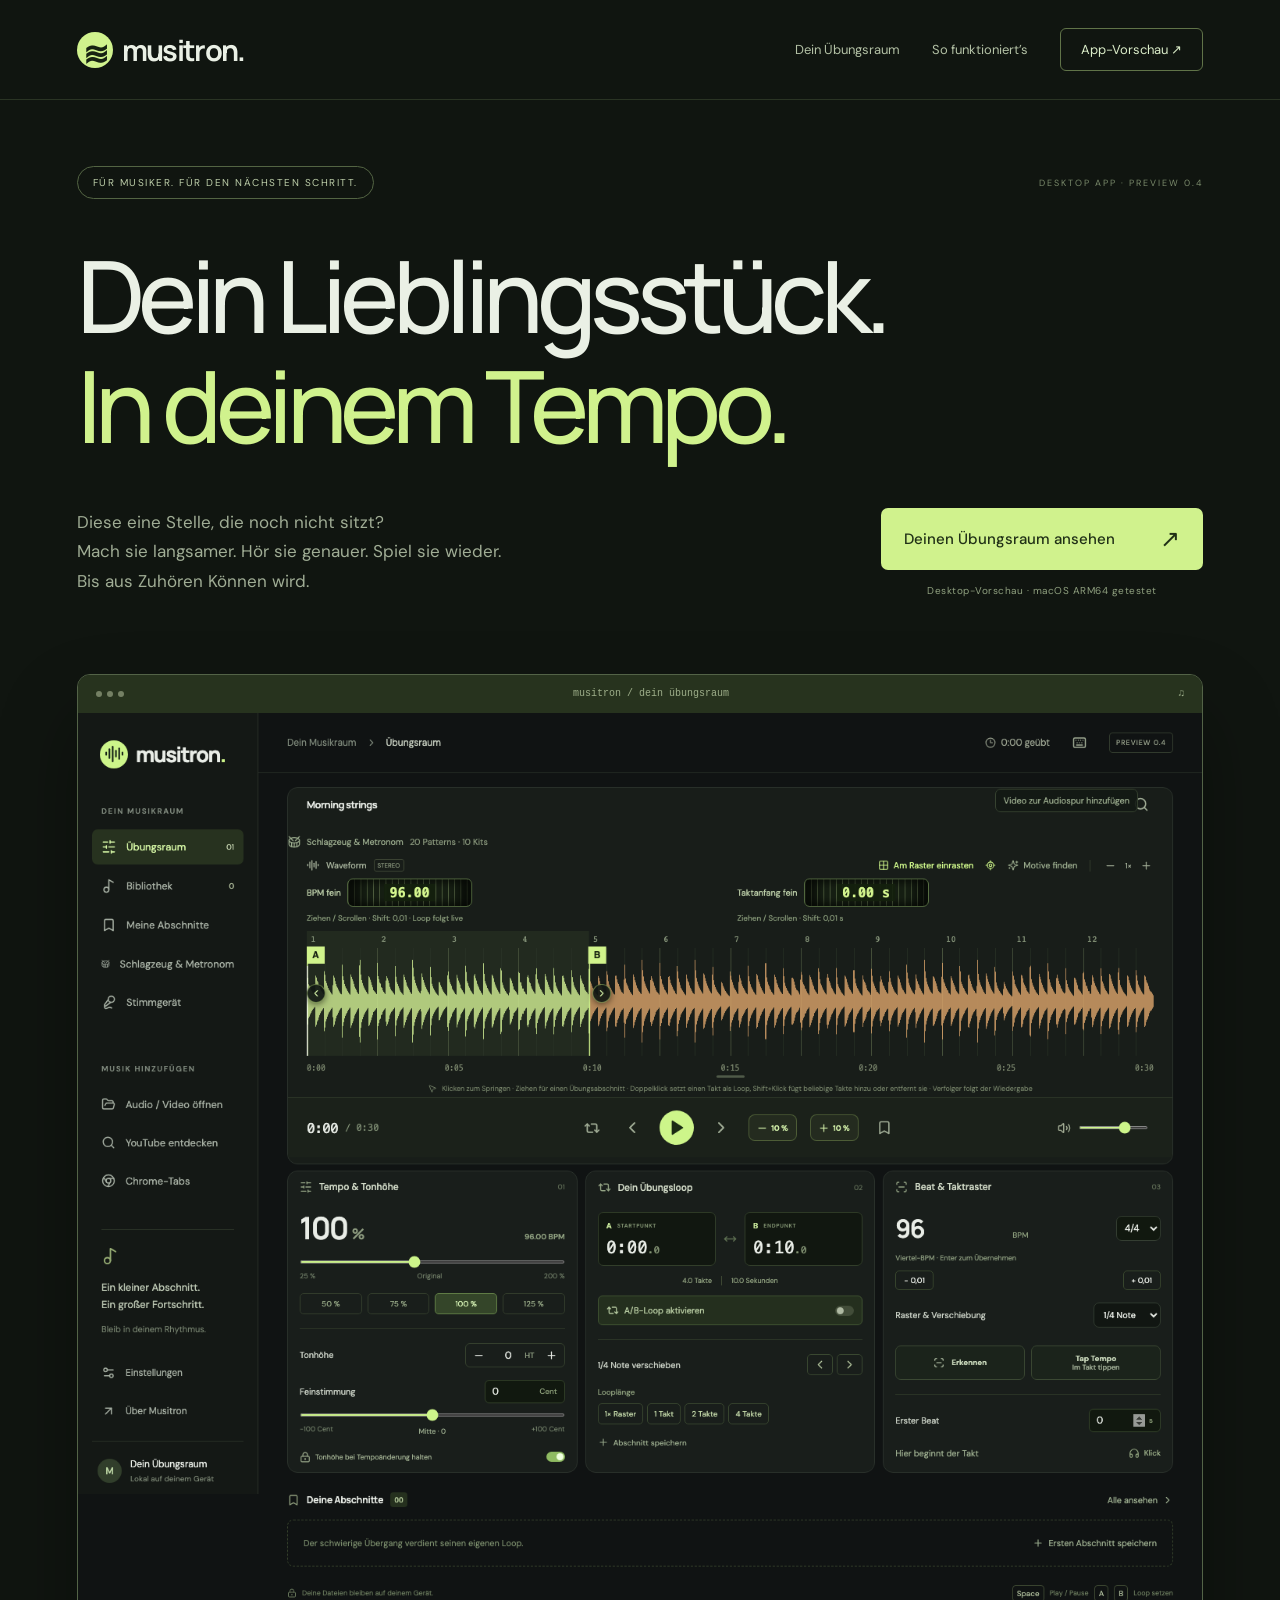
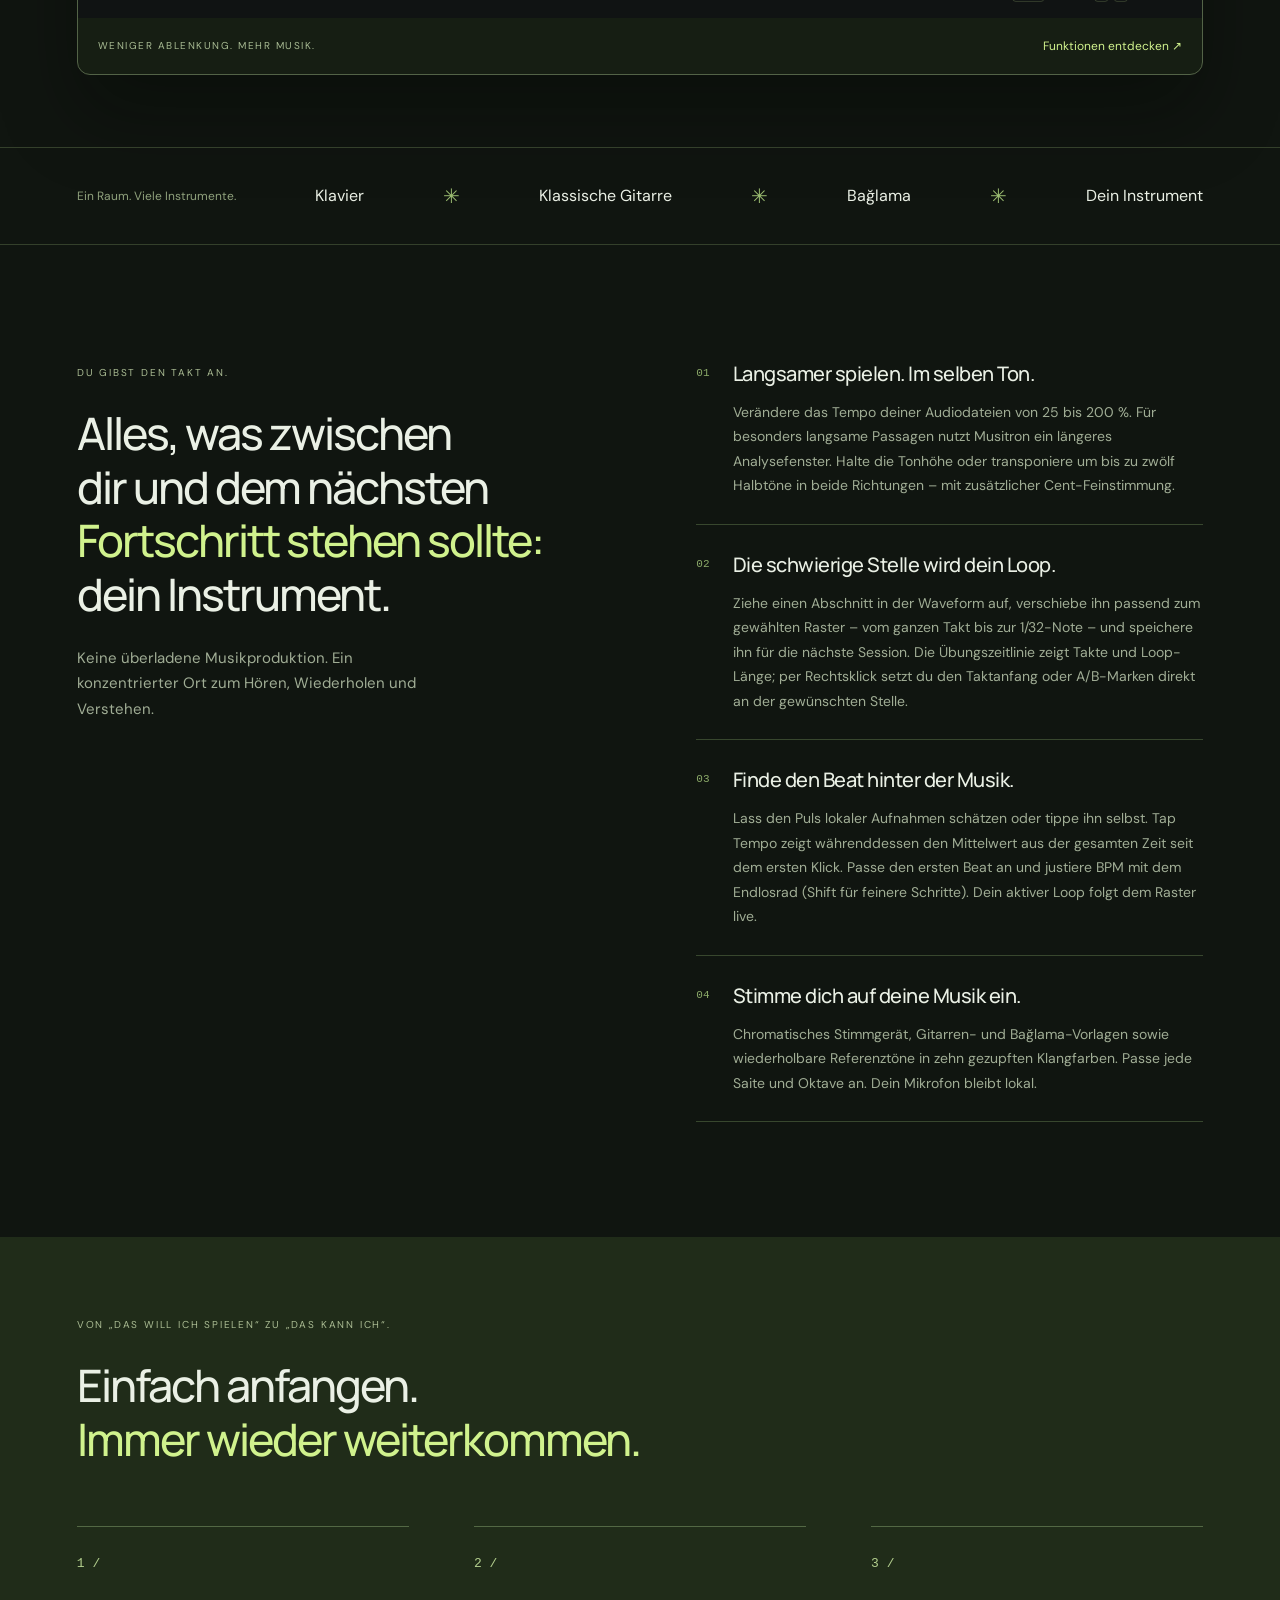
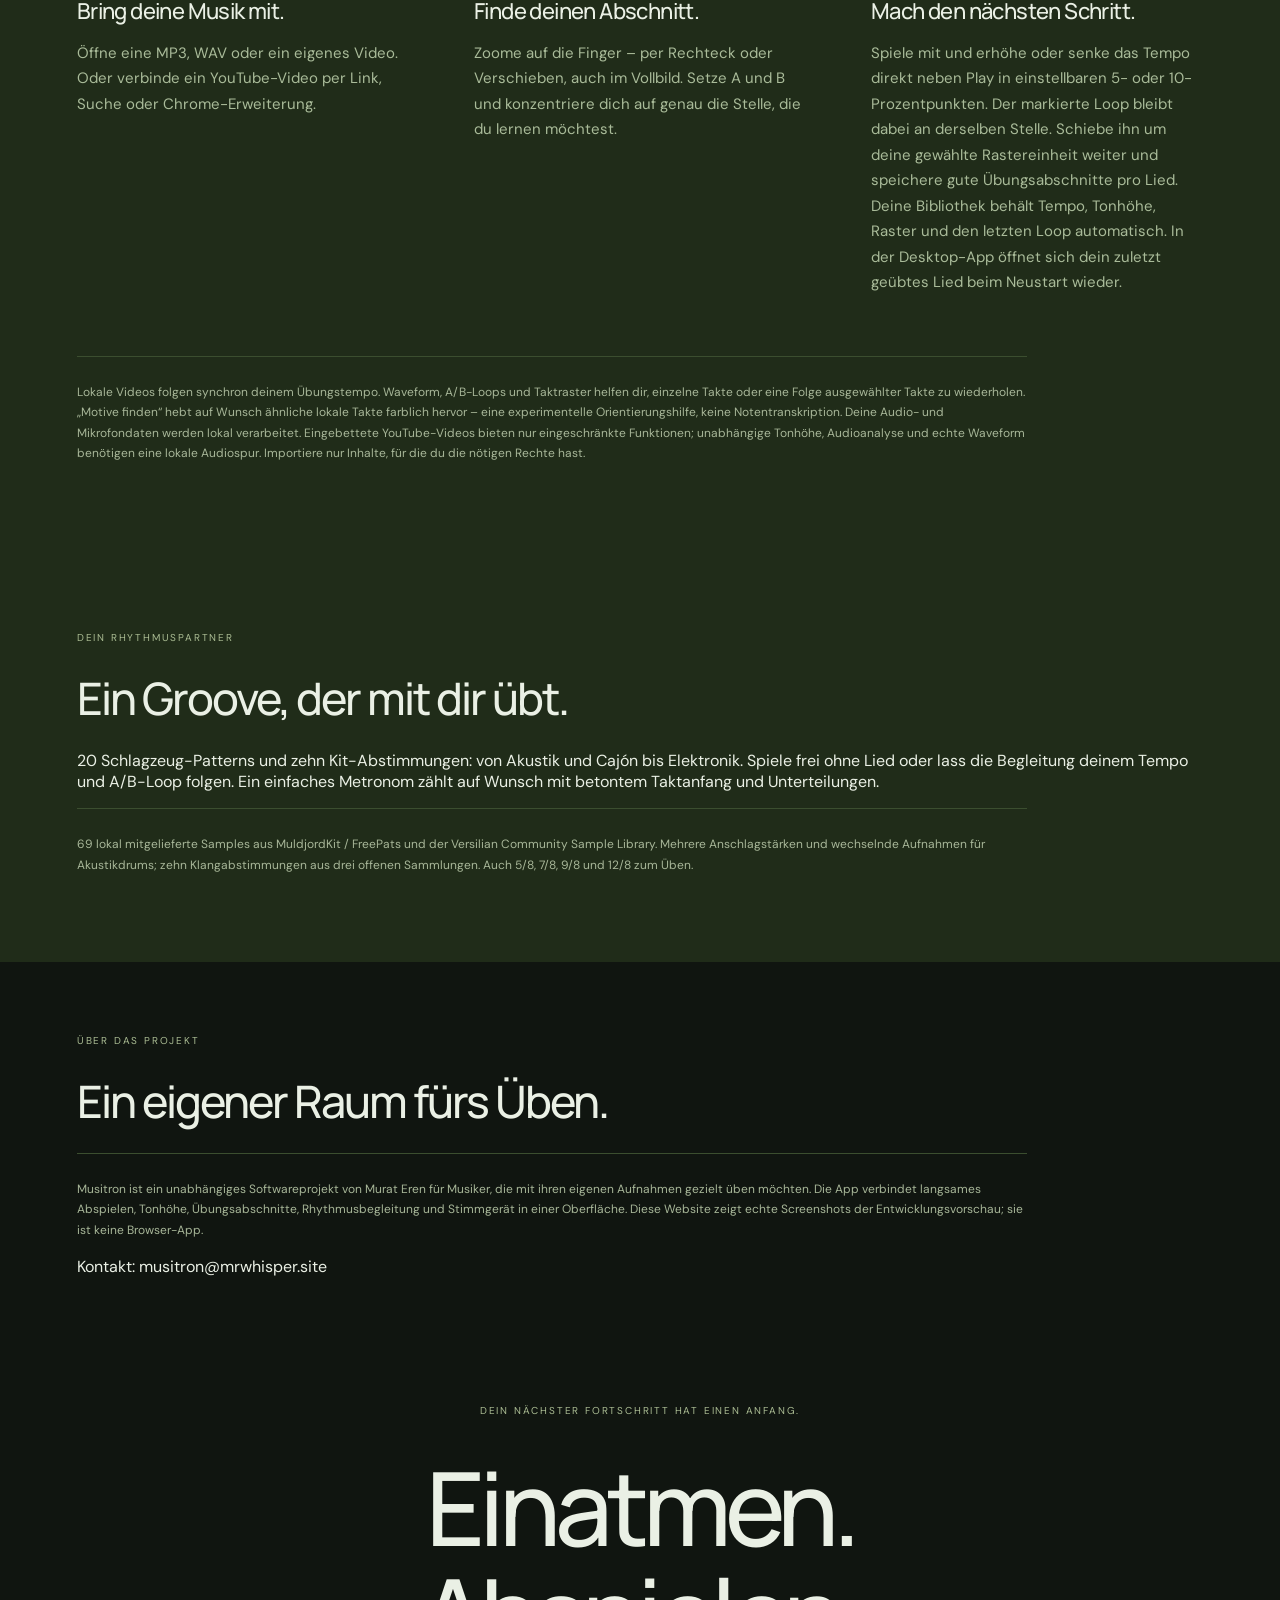
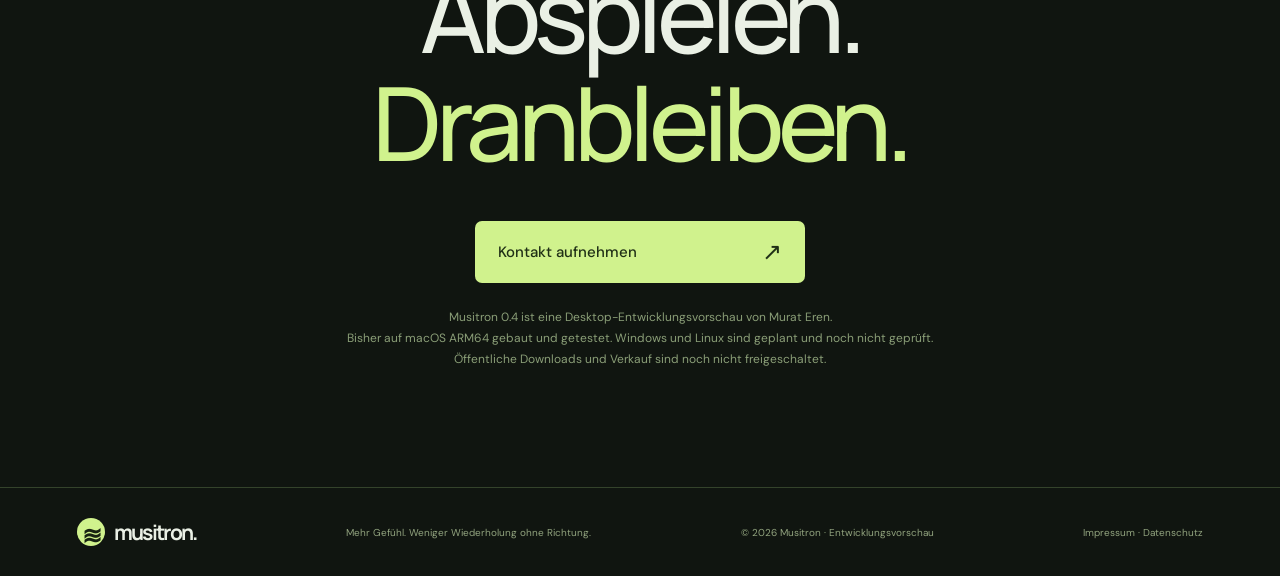
==== commit 3e25c163: "Use Musitron email alias for website contact" ====
--- a/index.html
+++ b/index.html
@@ -191,12 +191,12 @@
           die mit ihren eigenen Aufnahmen gezielt üben möchten. Die App verbindet langsames Abspielen,
           Tonhöhe, Übungsabschnitte, Rhythmusbegleitung und Stimmgerät in einer Oberfläche.
           Diese Website zeigt echte Screenshots der Entwicklungsvorschau; sie ist keine Browser-App.</p>
-        <p>Kontakt: <a href="mailto:info@mrwhisper.site">info@mrwhisper.site</a></p>
+        <p>Kontakt: <a href="mailto:musitron@mrwhisper.site">musitron@mrwhisper.site</a></p>
       </section>
       <section class="closing">
         <span class="overline">DEIN NÄCHSTER FORTSCHRITT HAT EINEN ANFANG.</span>
         <h2>Einatmen.<br />Abspielen.<br /><em>Dranbleiben.</em></h2>
-        <a class="big-cta" href="mailto:info@mrwhisper.site">Kontakt aufnehmen <span>↗</span></a>
+        <a class="big-cta" href="mailto:musitron@mrwhisper.site">Kontakt aufnehmen <span>↗</span></a>
         <p>
           Musitron 0.4 ist eine Desktop-Entwicklungsvorschau von Murat Eren.<br />Bisher auf macOS ARM64 gebaut und getestet. Windows und Linux sind geplant und noch nicht geprüft.<br />Öffentliche Downloads und Verkauf sind noch nicht freigeschaltet.
         </p>
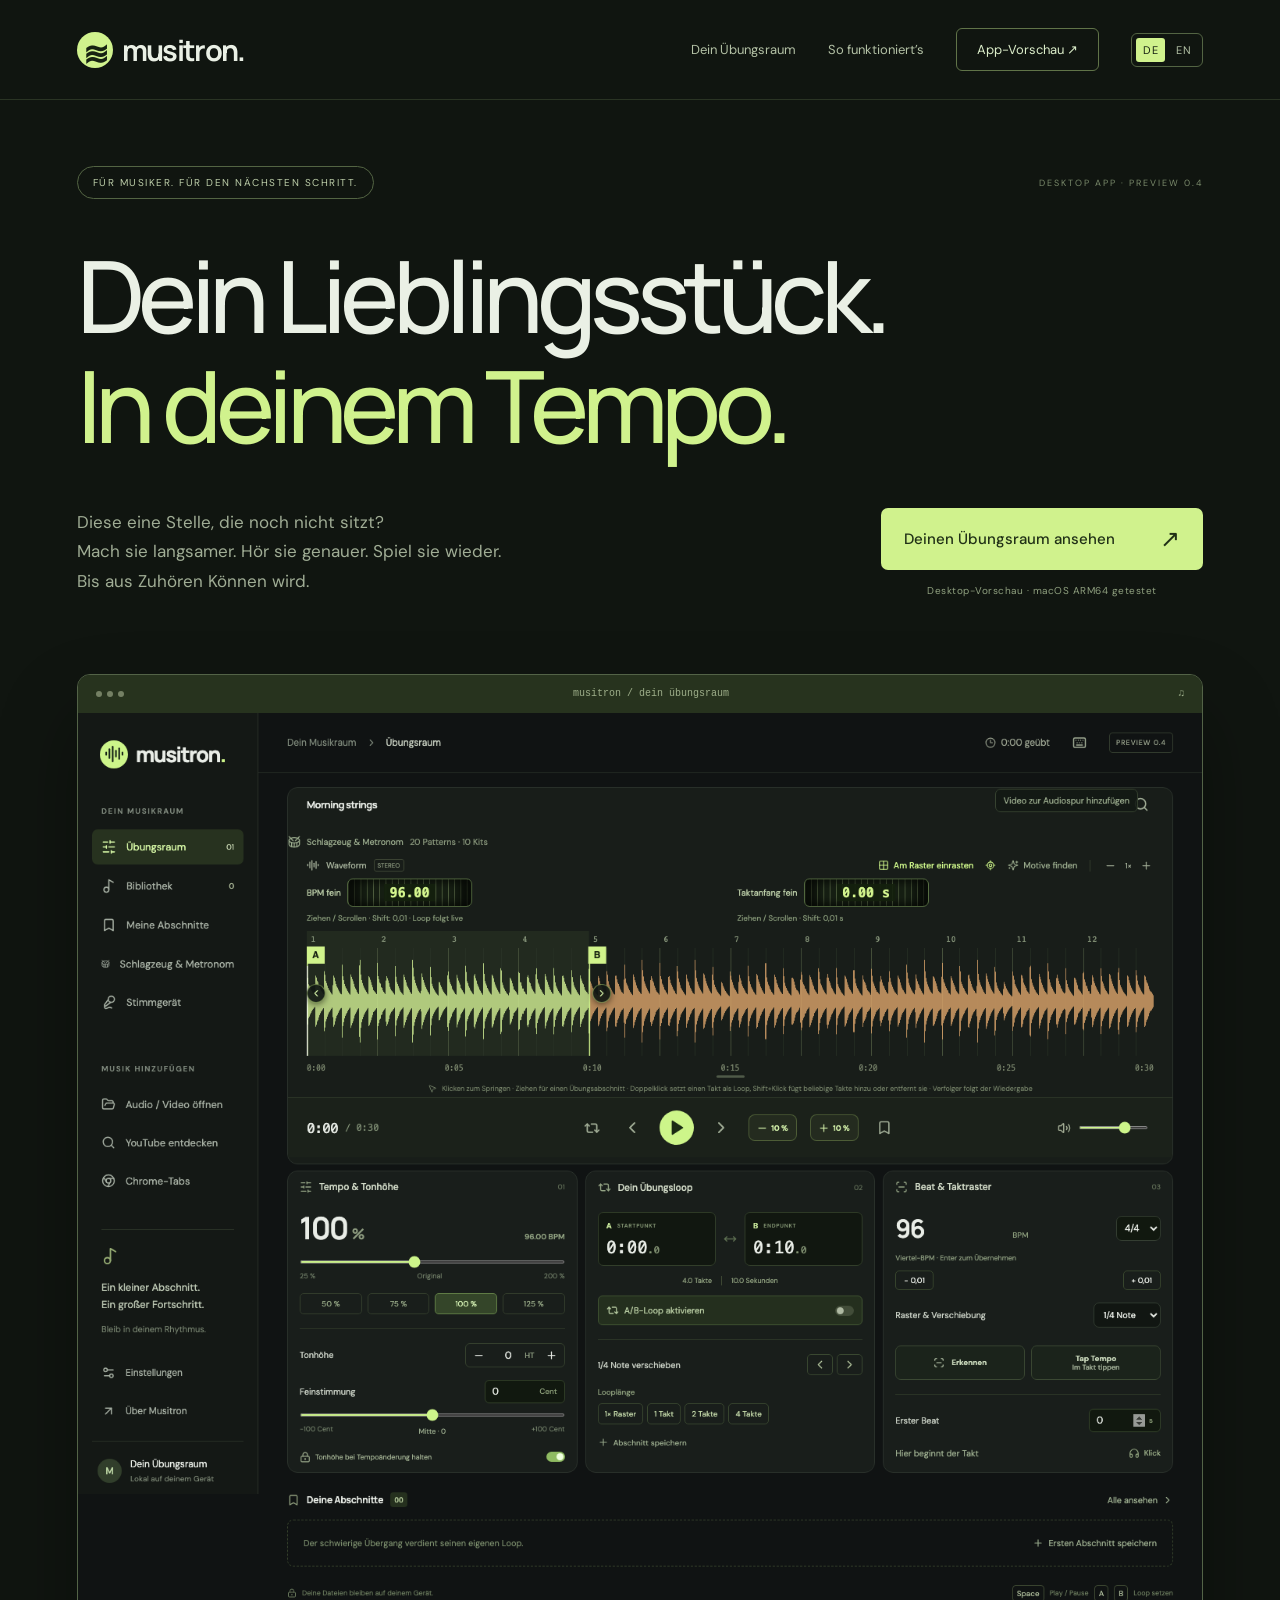
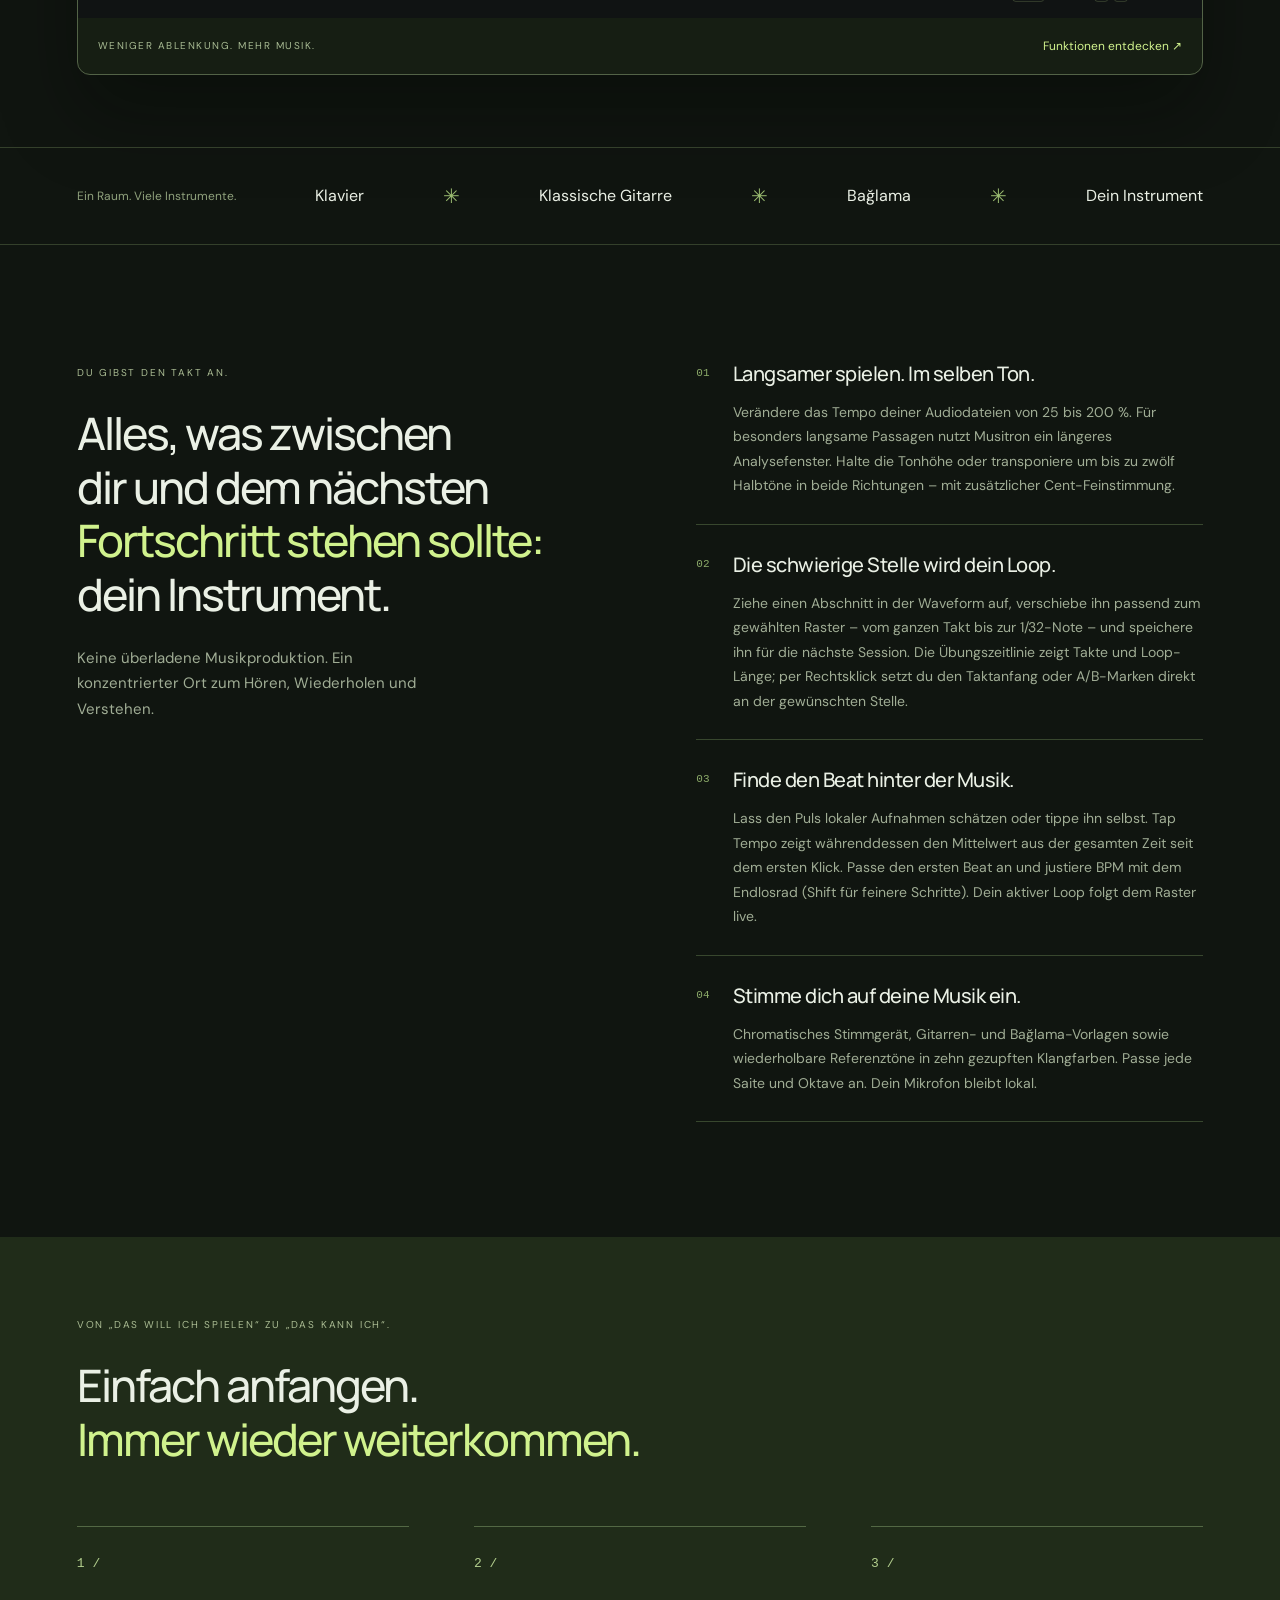
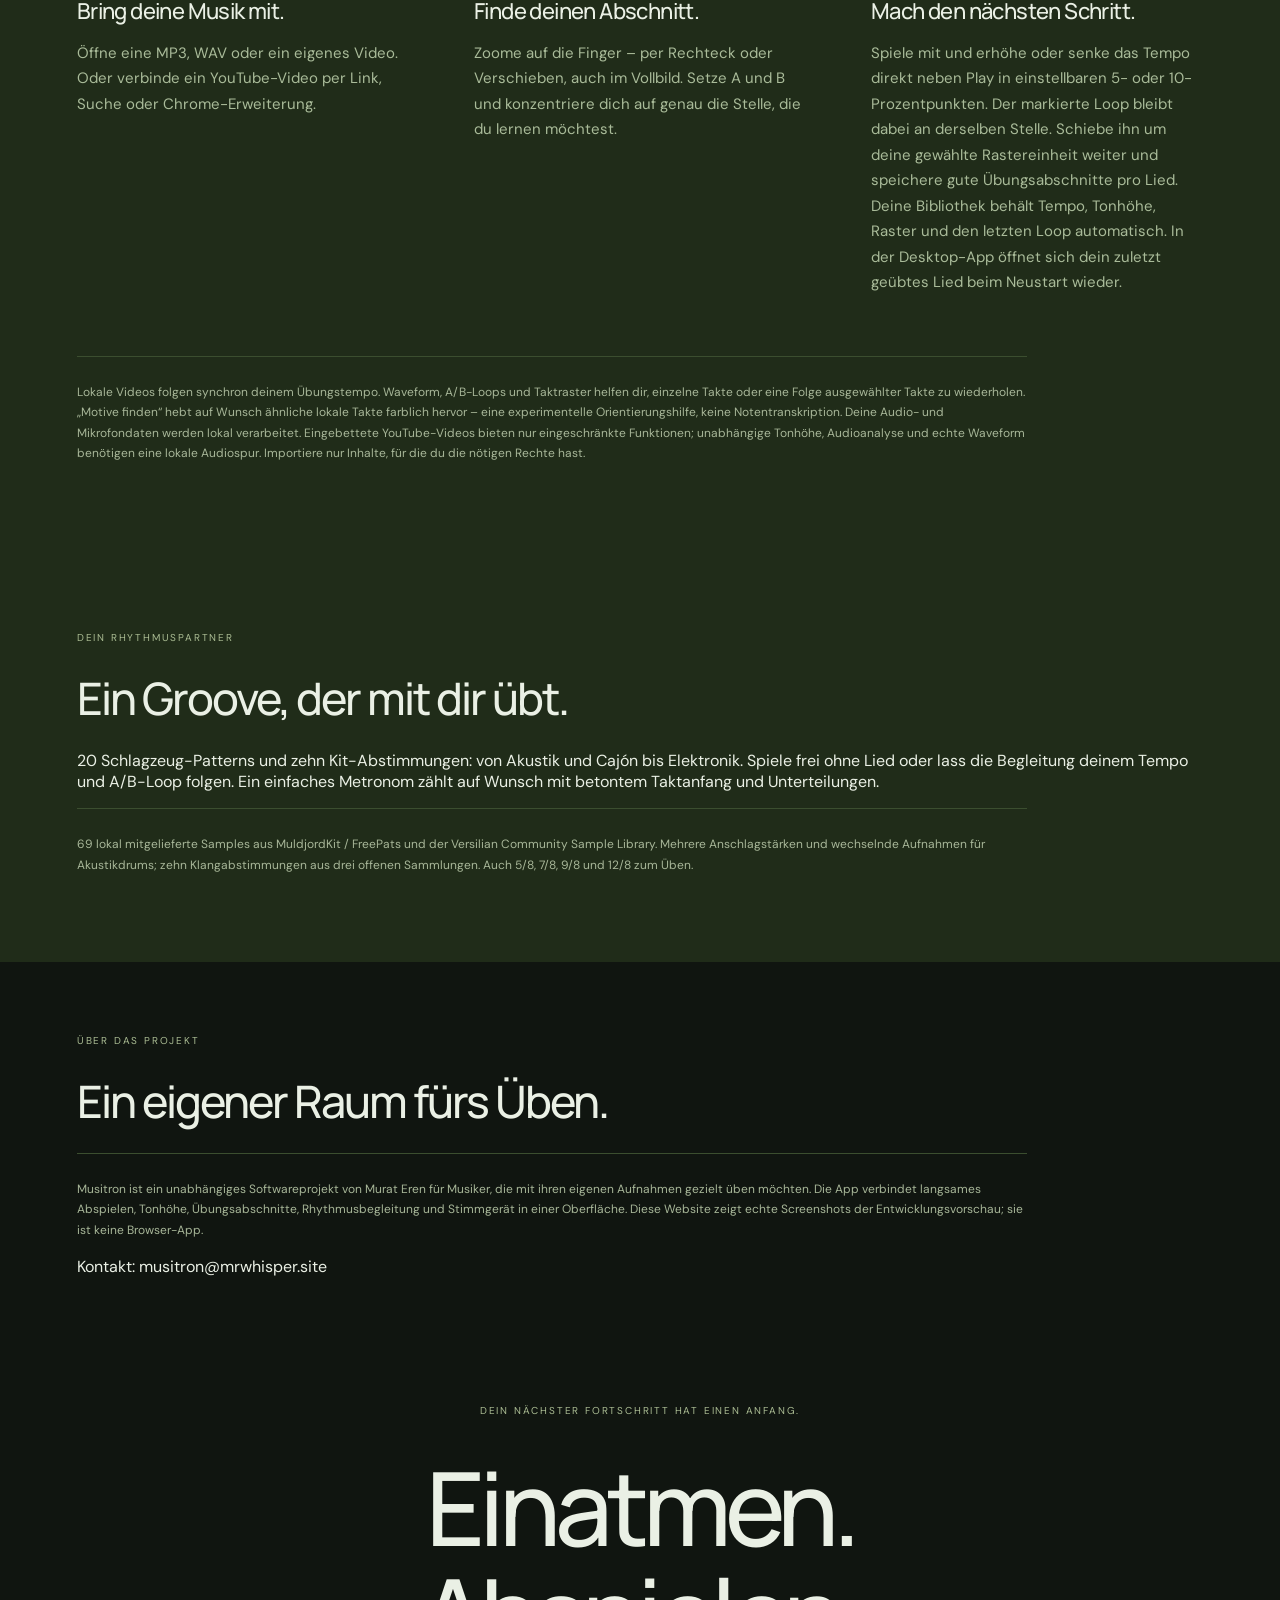
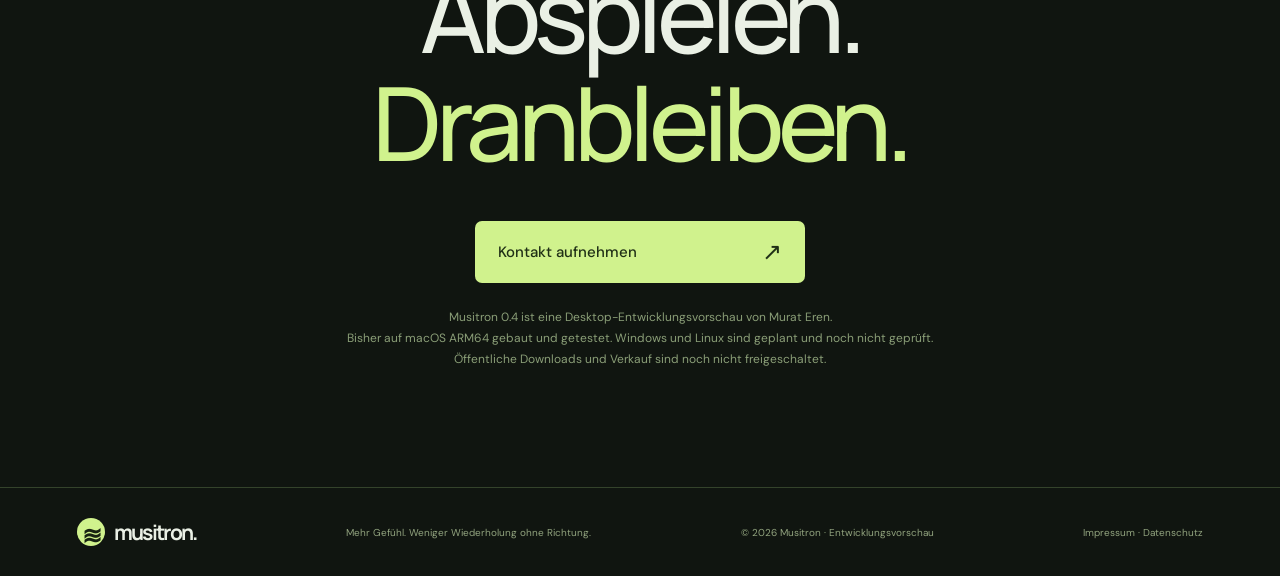
==== commit a4448a84: "Publish German and English Musitron pages with language links" ====
--- a/index.html
+++ b/index.html
@@ -11,6 +11,9 @@
     <link rel="icon" href="./assets/icon.svg" type="image/svg+xml" />
     <meta name="robots" content="index, follow" />
     <link rel="canonical" href="https://musitron.mrwhisper.site/" />
+    <link rel="alternate" hreflang="de" href="https://musitron.mrwhisper.site/" />
+    <link rel="alternate" hreflang="en" href="https://musitron.mrwhisper.site/en/" />
+    <link rel="alternate" hreflang="x-default" href="https://musitron.mrwhisper.site/" />
     <meta property="og:type" content="website" />
     <meta property="og:title" content="Musitron — Spiel es auf deine Weise." />
     <meta property="og:description" content="Der Desktop-Übungsraum für Musiker: Tempo, Tonhöhe, Loops, Rhythmus und Stimmgerät. Entwicklungsvorschau 0.4." />
@@ -25,6 +28,7 @@
       <div>
         <a href="#features">Dein Übungsraum</a><a href="#workflow">So funktioniert’s</a
         ><a class="nav-cta" href="#preview">App-Vorschau ↗</a>
+        <span class="language-switch" aria-label="Sprache wählen"><span aria-current="page">DE</span><a href="./en/" hreflang="en" lang="en" aria-label="English">EN</a></span>
       </div>
     </nav>
     <main>
--- a/assets/landing.css
+++ b/assets/landing.css
@@ -679,3 +679,26 @@
     font-size: 64px;
   }
 }
+
+/* Language choice stays visible beside the preview link on narrow screens. */
+.language-switch { display: inline-flex; align-items: center; gap: 4px; padding: 4px; border: 1px solid #536443; border-radius: 6px; font-size: 11px; letter-spacing: .04em; }
+.language-switch > * { padding: 5px 7px; border-radius: 3px; }
+.language-switch [aria-current="page"] { background: var(--lime); color: #172212; }
+.language-switch a:hover { color: var(--lime); }
+.language-switch a:focus-visible { outline: 2px solid var(--lime); outline-offset: 2px; }
+@media (max-width: 760px) {
+  .landing-nav > div { gap: 8px; }
+  .landing-nav > div > a.nav-back { display: inline; }
+}
+@media (max-width: 360px) {
+  .landing-nav { padding-inline: 4%; }
+  .landing-nav .landing-brand { font-size: 20px; gap: 6px; }
+  .landing-nav .landing-brand > span { width: 28px; height: 28px; font-size: 25px; }
+  .landing-nav .nav-cta { padding: 8px; font-size: 10px; }
+  .language-switch { gap: 1px; padding: 2px; font-size: 10px; }
+  .language-switch > * { padding: 5px; }
+}
+
+@media (max-width: 360px) {
+  .closing h2 { font-size: 48px; letter-spacing: -3px; }
+}
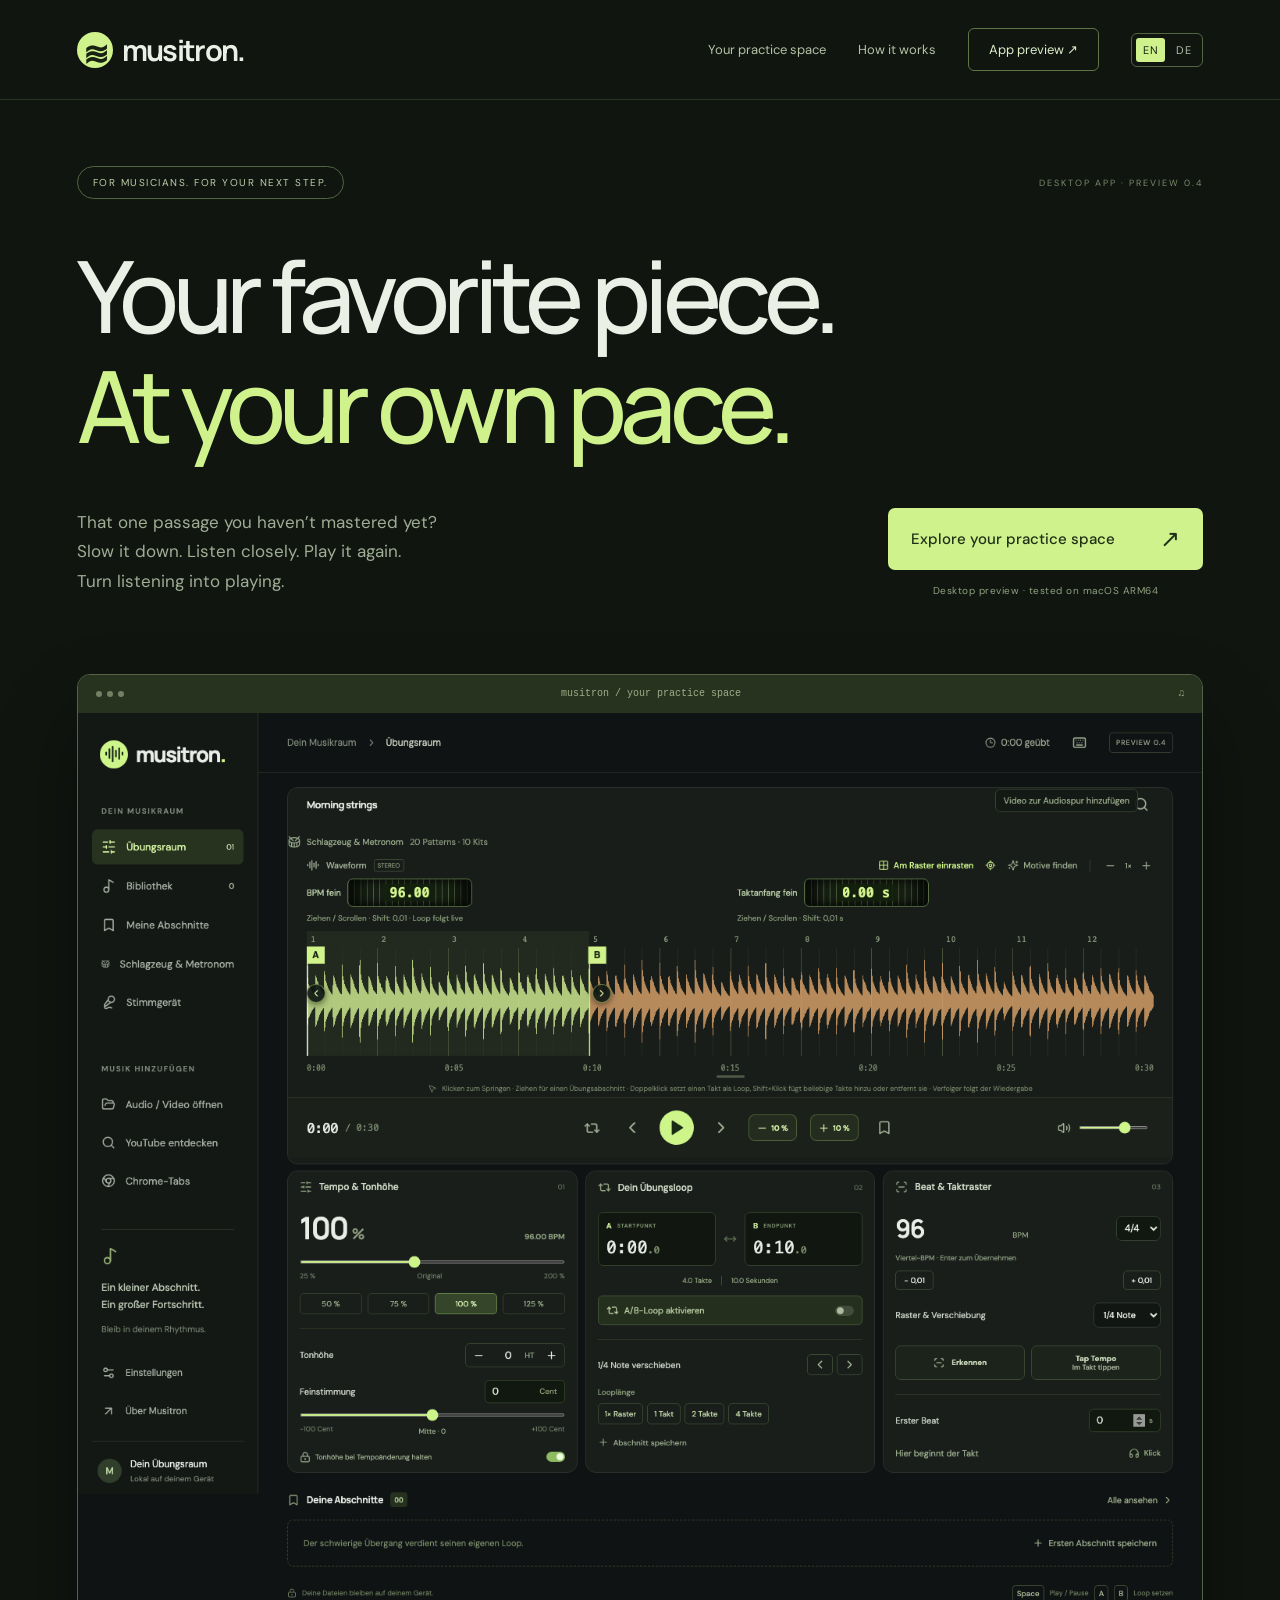
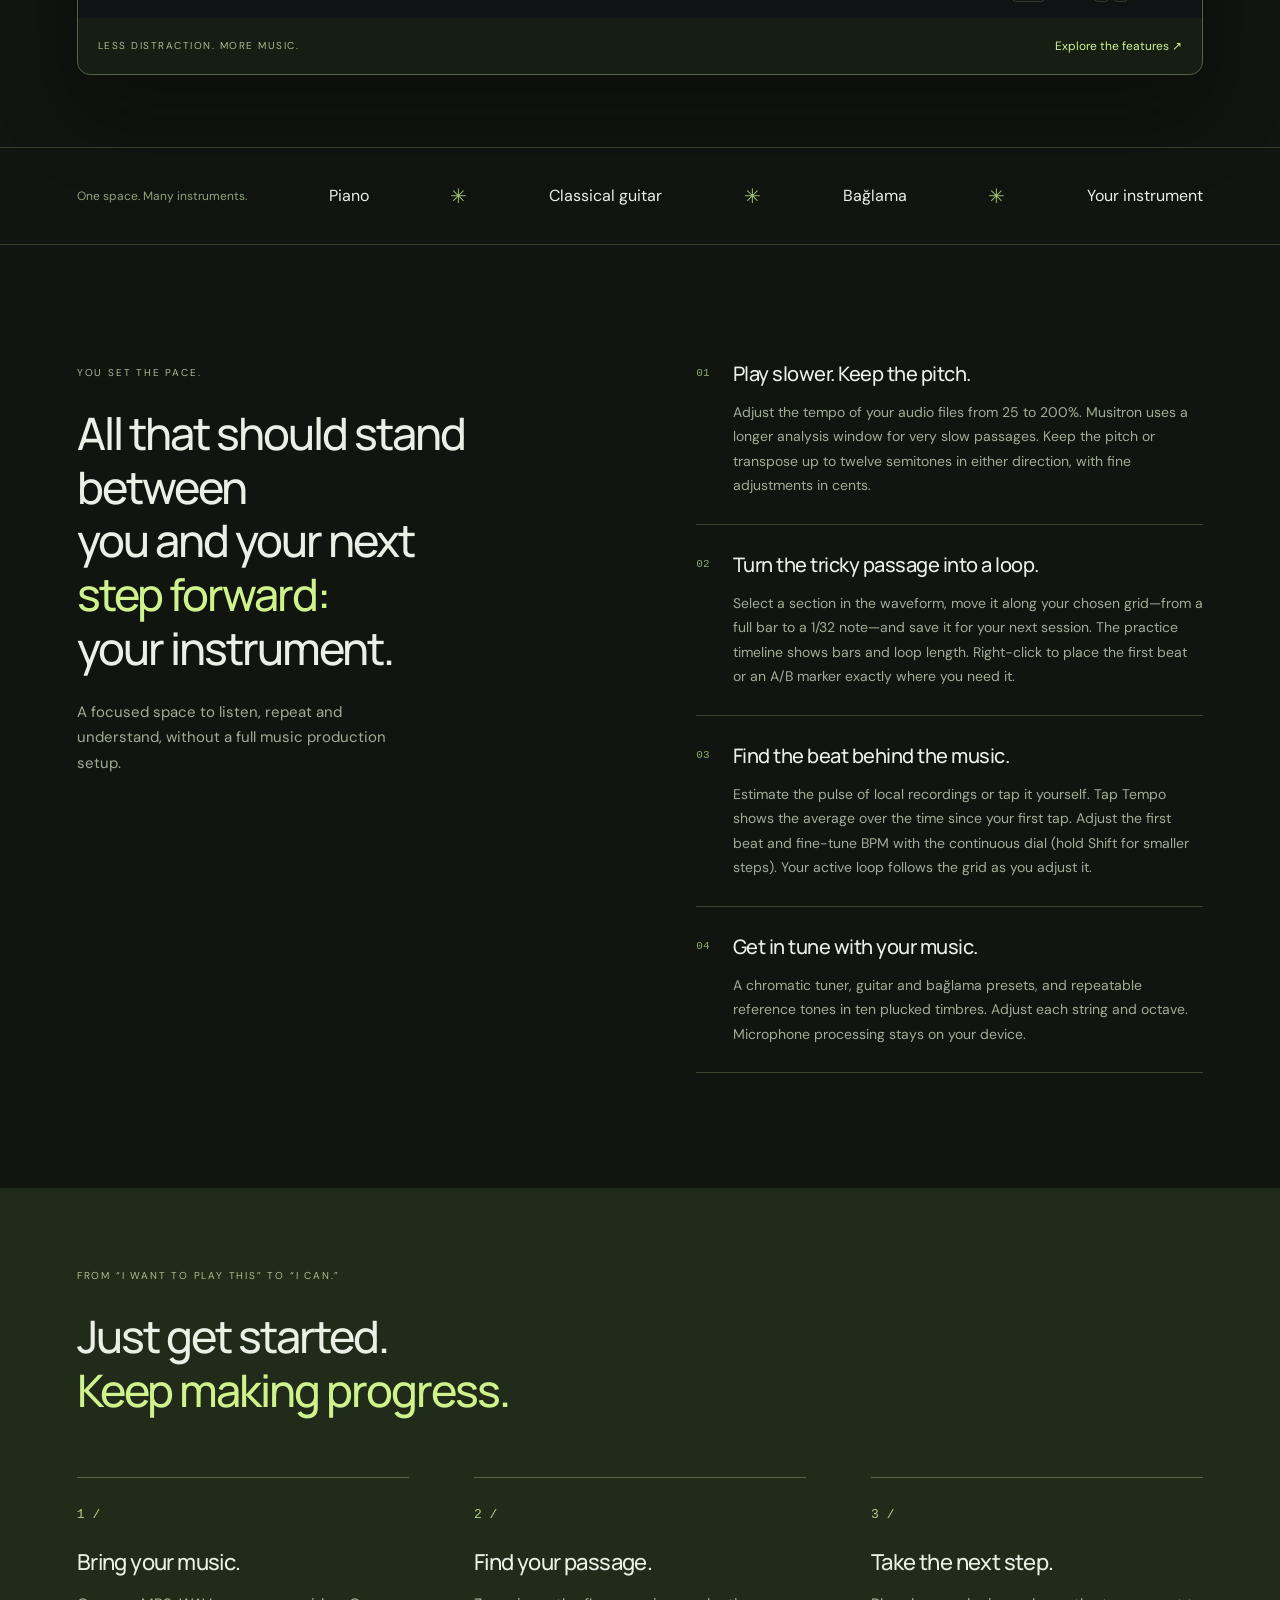
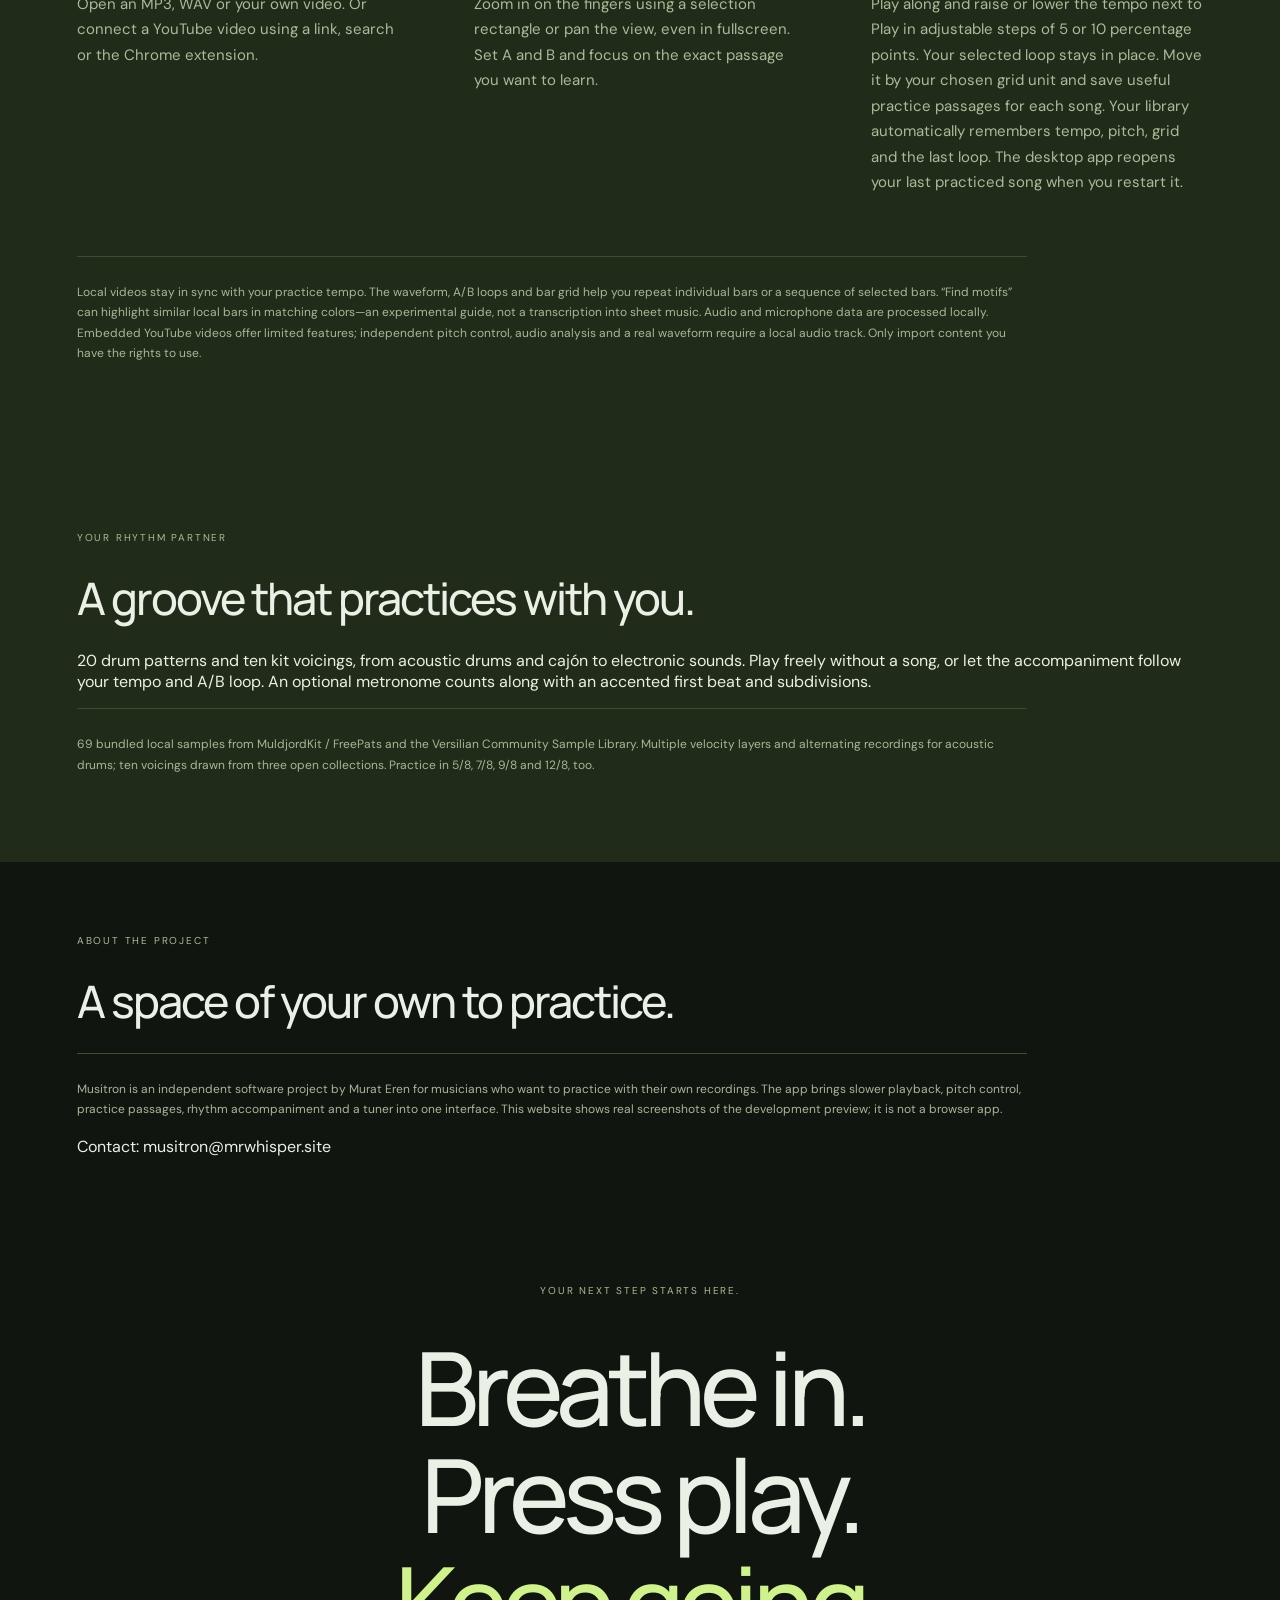
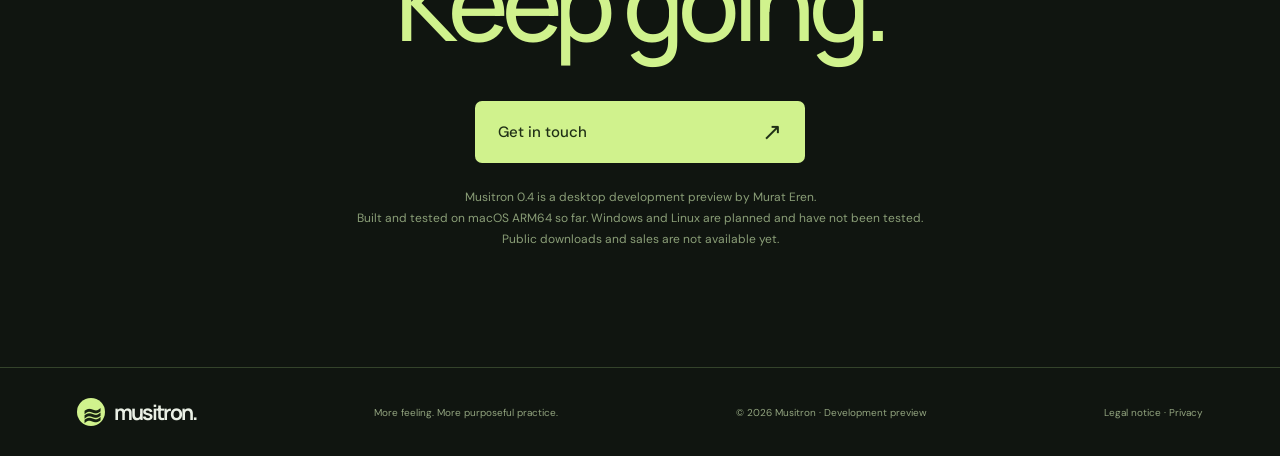
==== commit 8de81902: "Make English the default Musitron website language" ====
--- a/index.html
+++ b/index.html
@@ -1,216 +1,184 @@
 <!doctype html>
-<html lang="de">
+<html lang="en">
   <head>
     <meta charset="UTF-8" />
     <meta name="viewport" content="width=device-width,initial-scale=1" />
     <meta name="theme-color" content="#101313" />
     <meta
       name="description"
-      content="Musitron ist dein Übungsraum für Klavier, Gitarre und Bağlama. Musik verlangsamen, transponieren, loopen und dein Instrument stimmen."
+      content="Musitron is your practice space for piano, guitar and bağlama. Slow down, transpose and loop music, and tune your instrument."
     />
     <link rel="icon" href="./assets/icon.svg" type="image/svg+xml" />
     <meta name="robots" content="index, follow" />
     <link rel="canonical" href="https://musitron.mrwhisper.site/" />
-    <link rel="alternate" hreflang="de" href="https://musitron.mrwhisper.site/" />
-    <link rel="alternate" hreflang="en" href="https://musitron.mrwhisper.site/en/" />
+    <link rel="alternate" hreflang="de" href="https://musitron.mrwhisper.site/de/" />
+    <link rel="alternate" hreflang="en" href="https://musitron.mrwhisper.site/" />
     <link rel="alternate" hreflang="x-default" href="https://musitron.mrwhisper.site/" />
     <meta property="og:type" content="website" />
-    <meta property="og:title" content="Musitron — Spiel es auf deine Weise." />
-    <meta property="og:description" content="Der Desktop-Übungsraum für Musiker: Tempo, Tonhöhe, Loops, Rhythmus und Stimmgerät. Entwicklungsvorschau 0.4." />
+    <meta property="og:title" content="Musitron — Play it your way." />
+    <meta property="og:description" content="A desktop practice space for musicians: tempo, pitch, loops, rhythm and a tuner. Development preview 0.4." />
     <meta property="og:url" content="https://musitron.mrwhisper.site/" />
     <meta property="og:image" content="https://musitron.mrwhisper.site/assets/app-preview.png" />
-    <title>Musitron — Spiel es auf deine Weise.</title>
+    <title>Musitron — Play it your way.</title>
     <link rel="stylesheet" href="./assets/landing.css" />
   </head>
   <body>
     <nav class="landing-nav">
       <a class="landing-brand" href="./"><span>≋</span>musitron.</a>
       <div>
-        <a href="#features">Dein Übungsraum</a><a href="#workflow">So funktioniert’s</a
-        ><a class="nav-cta" href="#preview">App-Vorschau ↗</a>
-        <span class="language-switch" aria-label="Sprache wählen"><span aria-current="page">DE</span><a href="./en/" hreflang="en" lang="en" aria-label="English">EN</a></span>
+        <a href="#features">Your practice space</a><a href="#workflow">How it works</a
+        ><a class="nav-cta" href="#preview">App preview ↗</a>
+        <span class="language-switch" aria-label="Choose language"><span aria-current="page">EN</span><a href="/de/" hreflang="de" lang="de" aria-label="Deutsch">DE</a></span>
       </div>
     </nav>
     <main>
       <section class="hero">
         <div class="hero-top">
-          <span class="pill">FÜR MUSIKER. FÜR DEN NÄCHSTEN SCHRITT.</span
+          <span class="pill">FOR MUSICIANS. FOR YOUR NEXT STEP.</span
           ><span class="hero-edition">DESKTOP APP · PREVIEW 0.4</span>
         </div>
-        <h1>Dein Lieblingsstück.<br /><em>In deinem Tempo.</em></h1>
+        <h1>Your favorite piece.<br /><em>At your own pace.</em></h1>
         <div class="hero-bottom">
           <p>
-            Diese eine Stelle, die noch nicht sitzt?<br />Mach sie langsamer. Hör sie genauer. Spiel
-            sie wieder.<br />Bis aus Zuhören Können wird.
+            That one passage you haven’t mastered yet?<br />Slow it down. Listen closely. Play it again.<br />Turn listening into playing.
           </p>
           <div>
-            <a class="big-cta" href="#preview">Deinen Übungsraum ansehen <span>↗</span></a
-            ><span class="platforms">Desktop-Vorschau · macOS ARM64 getestet</span>
+            <a class="big-cta" href="#preview">Explore your practice space <span>↗</span></a
+            ><span class="platforms">Desktop preview · tested on macOS ARM64</span>
           </div>
         </div>
         <div class="product-frame" id="preview">
           <div class="window-top">
             <div><i></i><i></i><i></i></div>
-            <span>musitron / dein übungsraum</span><span>♫</span>
+            <span>musitron / your practice space</span><span>♫</span>
           </div>
           <img
             src="./assets/app-preview.png"
-            alt="Musitron Übungsraum mit Waveform, Tempo, Tonhöhe und A/B-Loop"
+            alt="Musitron practice space with waveform, tempo, pitch and an A/B loop"
             width="1440"
             height="1159"
           />
           <div class="image-caption">
-            <span>WENIGER ABLENKUNG. MEHR MUSIK.</span
-            ><a href="#features">Funktionen entdecken ↗</a>
+            <span>LESS DISTRACTION. MORE MUSIC.</span
+            ><a href="#features">Explore the features ↗</a>
           </div>
         </div>
       </section>
       <div class="instrument-strip">
-        <span>Ein Raum. Viele Instrumente.</span><strong>Klavier</strong><i>✳</i
-        ><strong>Klassische Gitarre</strong><i>✳</i><strong>Bağlama</strong><i>✳</i
-        ><strong>Dein Instrument</strong>
+        <span>One space. Many instruments.</span><strong>Piano</strong><i>✳</i
+        ><strong>Classical guitar</strong><i>✳</i><strong>Bağlama</strong><i>✳</i
+        ><strong>Your instrument</strong>
       </div>
       <section class="features" id="features">
         <div class="section-intro">
-          <span class="overline">DU GIBST DEN TAKT AN.</span>
+          <span class="overline">YOU SET THE PACE.</span>
           <h2>
-            Alles, was zwischen<br />dir und dem nächsten<br /><em>Fortschritt stehen sollte:</em
-            ><br />dein Instrument.
+            All that should stand between<br />you and your next<br /><em>step forward:</em
+            ><br />your instrument.
           </h2>
           <p>
-            Keine überladene Musikproduktion. Ein konzentrierter Ort zum Hören, Wiederholen und
-            Verstehen.
+            A focused space to listen, repeat and understand, without a full music production setup.
           </p>
         </div>
         <div class="feature-list">
           <article>
             <span>01</span>
             <div>
-              <h3>Langsamer spielen. Im selben Ton.</h3>
+              <h3>Play slower. Keep the pitch.</h3>
               <p>
-                Verändere das Tempo deiner Audiodateien von 25 bis 200 %. Für besonders langsame
-                Passagen nutzt Musitron ein längeres Analysefenster. Halte die Tonhöhe oder
-                transponiere um bis zu zwölf Halbtöne in beide Richtungen – mit zusätzlicher
-                Cent-Feinstimmung.
+                Adjust the tempo of your audio files from 25 to 200%. Musitron uses a longer analysis window for very slow passages. Keep the pitch or transpose up to twelve semitones in either direction, with fine adjustments in cents.
               </p>
             </div>
           </article>
           <article>
             <span>02</span>
             <div>
-              <h3>Die schwierige Stelle wird dein Loop.</h3>
+              <h3>Turn the tricky passage into a loop.</h3>
               <p>
-                Ziehe einen Abschnitt in der Waveform auf, verschiebe ihn passend zum gewählten
-                Raster – vom ganzen Takt bis zur 1/32-Note – und speichere ihn für die nächste
-                Session. Die Übungszeitlinie zeigt Takte und Loop-Länge; per Rechtsklick setzt du
-                den Taktanfang oder A/B-Marken direkt an der gewünschten Stelle.
+                Select a section in the waveform, move it along your chosen grid—from a full bar to a 1/32 note—and save it for your next session. The practice timeline shows bars and loop length. Right-click to place the first beat or an A/B marker exactly where you need it.
               </p>
             </div>
           </article>
           <article>
             <span>03</span>
             <div>
-              <h3>Finde den Beat hinter der Musik.</h3>
+              <h3>Find the beat behind the music.</h3>
               <p>
-                Lass den Puls lokaler Aufnahmen schätzen oder tippe ihn selbst. Tap Tempo zeigt
-                währenddessen den Mittelwert aus der gesamten Zeit seit dem ersten Klick. Passe den
-                ersten Beat an und justiere BPM mit dem Endlosrad (Shift für feinere Schritte). Dein
-                aktiver Loop folgt dem Raster live.
+                Estimate the pulse of local recordings or tap it yourself. Tap Tempo shows the average over the time since your first tap. Adjust the first beat and fine-tune BPM with the continuous dial (hold Shift for smaller steps). Your active loop follows the grid as you adjust it.
               </p>
             </div>
           </article>
           <article>
             <span>04</span>
             <div>
-              <h3>Stimme dich auf deine Musik ein.</h3>
+              <h3>Get in tune with your music.</h3>
               <p>
-                Chromatisches Stimmgerät, Gitarren- und Bağlama-Vorlagen sowie wiederholbare
-                Referenztöne in zehn gezupften Klangfarben. Passe jede Saite und Oktave an. Dein
-                Mikrofon bleibt lokal.
+                A chromatic tuner, guitar and bağlama presets, and repeatable reference tones in ten plucked timbres. Adjust each string and octave. Microphone processing stays on your device.
               </p>
             </div>
           </article>
         </div>
       </section>
       <section class="workflow" id="workflow">
-        <span class="overline">VON „DAS WILL ICH SPIELEN“ ZU „DAS KANN ICH“.</span>
-        <h2>Einfach anfangen.<br /><em>Immer wieder weiterkommen.</em></h2>
+        <span class="overline">FROM “I WANT TO PLAY THIS” TO “I CAN.”</span>
+        <h2>Just get started.<br /><em>Keep making progress.</em></h2>
         <div class="steps">
           <article>
             <span>1 /</span>
-            <h3>Bring deine Musik mit.</h3>
+            <h3>Bring your music.</h3>
             <p>
-              Öffne eine MP3, WAV oder ein eigenes Video. Oder verbinde ein YouTube-Video per Link,
-              Suche oder Chrome-Erweiterung.
+              Open an MP3, WAV or your own video. Or connect a YouTube video using a link, search or the Chrome extension.
             </p>
           </article>
           <article>
             <span>2 /</span>
-            <h3>Finde deinen Abschnitt.</h3>
+            <h3>Find your passage.</h3>
             <p>
-              Zoome auf die Finger – per Rechteck oder Verschieben, auch im Vollbild. Setze A und B
-              und konzentriere dich auf genau die Stelle, die du lernen möchtest.
+              Zoom in on the fingers using a selection rectangle or pan the view, even in fullscreen. Set A and B and focus on the exact passage you want to learn.
             </p>
           </article>
           <article>
             <span>3 /</span>
-            <h3>Mach den nächsten Schritt.</h3>
+            <h3>Take the next step.</h3>
             <p>
-              Spiele mit und erhöhe oder senke das Tempo direkt neben Play in einstellbaren 5- oder
-              10-Prozentpunkten. Der markierte Loop bleibt dabei an derselben Stelle. Schiebe ihn um
-              deine gewählte Rastereinheit weiter und speichere gute Übungsabschnitte pro Lied.
-              Deine Bibliothek behält Tempo, Tonhöhe, Raster und den letzten Loop automatisch. In
-              der Desktop-App öffnet sich dein zuletzt geübtes Lied beim Neustart wieder.
+              Play along and raise or lower the tempo next to Play in adjustable steps of 5 or 10 percentage points. Your selected loop stays in place. Move it by your chosen grid unit and save useful practice passages for each song. Your library automatically remembers tempo, pitch, grid and the last loop. The desktop app reopens your last practiced song when you restart it.
             </p>
           </article>
         </div>
         <p class="source-note">
-          Lokale Videos folgen synchron deinem Übungstempo. Waveform, A/B-Loops und Taktraster
-          helfen dir, einzelne Takte oder eine Folge ausgewählter Takte zu wiederholen.
-          „Motive finden“ hebt auf Wunsch ähnliche lokale Takte farblich hervor – eine experimentelle
-          Orientierungshilfe, keine Notentranskription. Deine Audio- und Mikrofondaten werden lokal verarbeitet.
-          Eingebettete YouTube-Videos bieten nur eingeschränkte Funktionen; unabhängige Tonhöhe,
-          Audioanalyse und echte Waveform benötigen eine lokale Audiospur. Importiere nur Inhalte,
-          für die du die nötigen Rechte hast.
+          Local videos stay in sync with your practice tempo. The waveform, A/B loops and bar grid help you repeat individual bars or a sequence of selected bars. “Find motifs” can highlight similar local bars in matching colors—an experimental guide, not a transcription into sheet music. Audio and microphone data are processed locally. Embedded YouTube videos offer limited features; independent pitch control, audio analysis and a real waveform require a local audio track. Only import content you have the rights to use.
         </p>
       </section>
       <section class="workflow" id="rhythm">
-        <span class="overline">DEIN RHYTHMUSPARTNER</span>
-        <h2>Ein Groove, der mit dir übt.</h2>
+        <span class="overline">YOUR RHYTHM PARTNER</span>
+        <h2>A groove that practices with you.</h2>
         <p>
-          20 Schlagzeug-Patterns und zehn Kit-Abstimmungen: von Akustik und Cajón bis Elektronik.
-          Spiele frei ohne Lied oder lass die Begleitung deinem Tempo und A/B-Loop folgen. Ein
-          einfaches Metronom zählt auf Wunsch mit betontem Taktanfang und Unterteilungen.
+          20 drum patterns and ten kit voicings, from acoustic drums and cajón to electronic sounds. Play freely without a song, or let the accompaniment follow your tempo and A/B loop. An optional metronome counts along with an accented first beat and subdivisions.
         </p>
         <p class="source-note">
-          69 lokal mitgelieferte Samples aus MuldjordKit / FreePats und der Versilian Community
-          Sample Library. Mehrere Anschlagstärken und wechselnde Aufnahmen für Akustikdrums; zehn
-          Klangabstimmungen aus drei offenen Sammlungen. Auch 5/8, 7/8, 9/8 und 12/8 zum Üben.
+          69 bundled local samples from MuldjordKit / FreePats and the Versilian Community Sample Library. Multiple velocity layers and alternating recordings for acoustic drums; ten voicings drawn from three open collections. Practice in 5/8, 7/8, 9/8 and 12/8, too.
         </p>
       </section>
       <section class="hero" id="about">
-        <span class="overline">ÜBER DAS PROJEKT</span>
-        <h2>Ein eigener Raum fürs Üben.</h2>
-        <p class="source-note">Musitron ist ein unabhängiges Softwareprojekt von Murat Eren für Musiker,
-          die mit ihren eigenen Aufnahmen gezielt üben möchten. Die App verbindet langsames Abspielen,
-          Tonhöhe, Übungsabschnitte, Rhythmusbegleitung und Stimmgerät in einer Oberfläche.
-          Diese Website zeigt echte Screenshots der Entwicklungsvorschau; sie ist keine Browser-App.</p>
-        <p>Kontakt: <a href="mailto:musitron@mrwhisper.site">musitron@mrwhisper.site</a></p>
+        <span class="overline">ABOUT THE PROJECT</span>
+        <h2>A space of your own to practice.</h2>
+        <p class="source-note">Musitron is an independent software project by Murat Eren for musicians who want to practice with their own recordings. The app brings slower playback, pitch control, practice passages, rhythm accompaniment and a tuner into one interface. This website shows real screenshots of the development preview; it is not a browser app.</p>
+        <p>Contact: <a href="mailto:musitron@mrwhisper.site">musitron@mrwhisper.site</a></p>
       </section>
       <section class="closing">
-        <span class="overline">DEIN NÄCHSTER FORTSCHRITT HAT EINEN ANFANG.</span>
-        <h2>Einatmen.<br />Abspielen.<br /><em>Dranbleiben.</em></h2>
-        <a class="big-cta" href="mailto:musitron@mrwhisper.site">Kontakt aufnehmen <span>↗</span></a>
+        <span class="overline">YOUR NEXT STEP STARTS HERE.</span>
+        <h2>Breathe in.<br />Press play.<br /><em>Keep going.</em></h2>
+        <a class="big-cta" href="mailto:musitron@mrwhisper.site">Get in touch <span>↗</span></a>
         <p>
-          Musitron 0.4 ist eine Desktop-Entwicklungsvorschau von Murat Eren.<br />Bisher auf macOS ARM64 gebaut und getestet. Windows und Linux sind geplant und noch nicht geprüft.<br />Öffentliche Downloads und Verkauf sind noch nicht freigeschaltet.
+          Musitron 0.4 is a desktop development preview by Murat Eren.<br />Built and tested on macOS ARM64 so far. Windows and Linux are planned and have not been tested.<br />Public downloads and sales are not available yet.
         </p>
       </section>
     </main>
     <footer class="landing-footer">
       <a class="landing-brand" href="./"><span>≋</span>musitron.</a
-      ><span>Mehr Gefühl. Weniger Wiederholung ohne Richtung.</span
-      ><span>© 2026 Musitron · Entwicklungsvorschau</span>
-      <span><a href="./impressum.html">Impressum</a> · <a href="./datenschutz.html">Datenschutz</a></span>
+      ><span>More feeling. More purposeful practice.</span
+      ><span>© 2026 Musitron · Development preview</span>
+      <span><a href="./impressum.html">Legal notice</a> · <a href="./datenschutz.html">Privacy</a></span>
     </footer>
   </body>
 </html>
